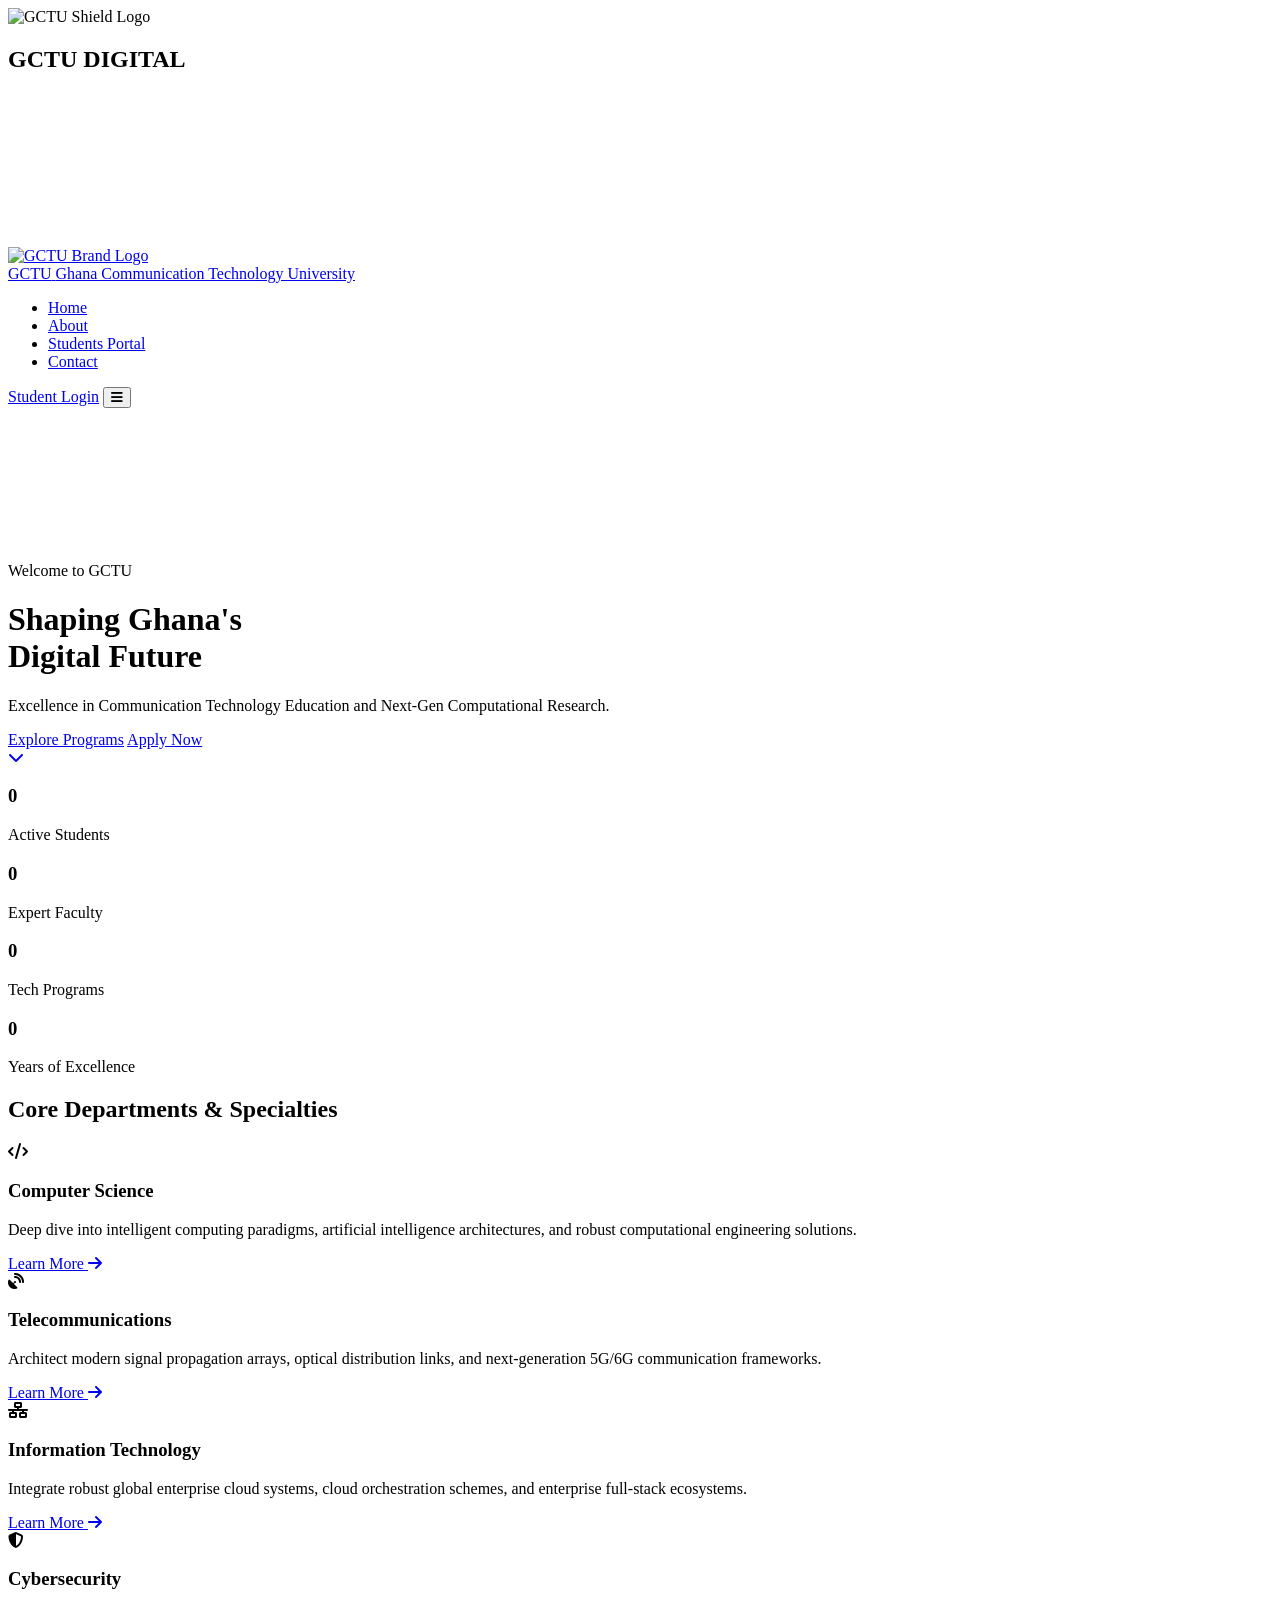
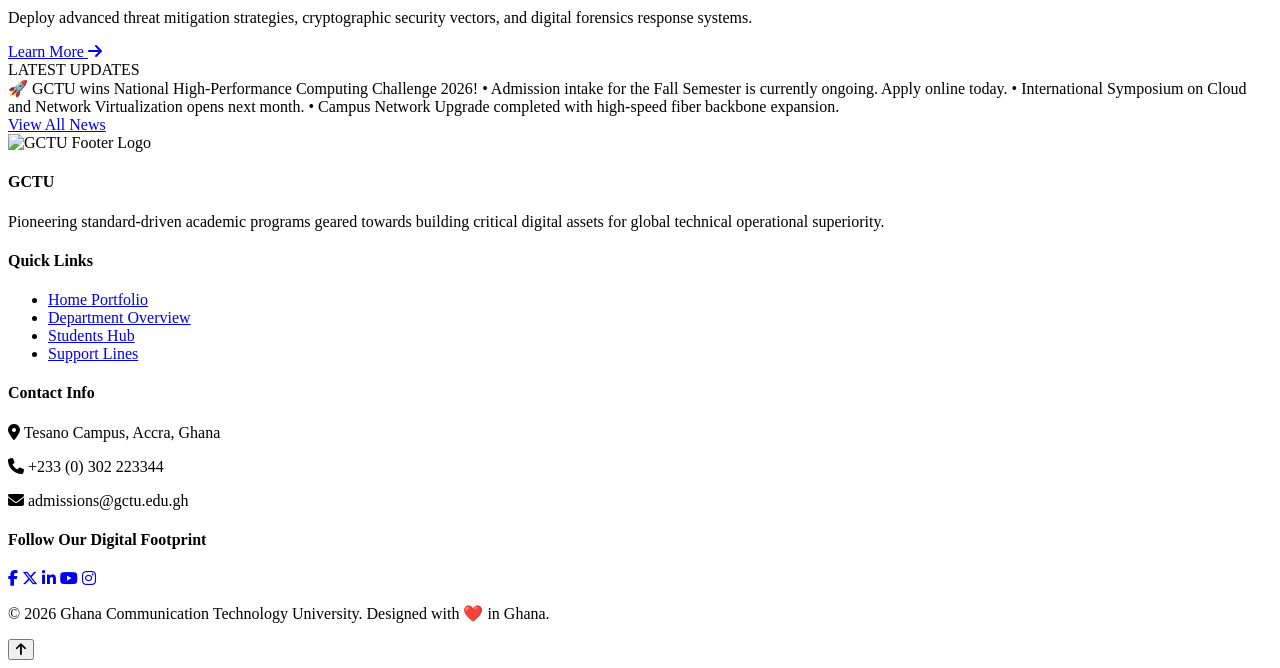
==== index.html @ 25fa9a2c "Add files via upload" ====
<!DOCTYPE html>
<html lang="en">

<head>
    <meta charset="UTF-8">
    <meta name="viewport" content="width=device-width, initial-scale=1.0">
    <title>GCTU — Shaping Ghana's Digital Future</title>
    <link rel="preconnect" href="https://fonts.googleapis.com">
    <link rel="preconnect" href="https://fonts.gstatic.com" crossorigin>
    <link
        href="https://fonts.googleapis.com/css2?family=DM+Sans:ital,opsz,wght@0,9..40,100..1000;1,9..40,100..1000&family=Playfair+Display:ital,wght@0,400..900;1,400..900&display=swap"
        rel="stylesheet">
    <link rel="stylesheet" href="https://cdnjs.cloudflare.com/ajax/libs/font-awesome/6.4.0/css/all.min.css">
    <link rel="stylesheet" href="https://cdn.jsdelivr.net/npm/swiper@11/swiper-bundle.min.css">
    <link rel="stylesheet" href="style.css">
</head>

<body class="dark-theme">

    <div id="loader" class="loader-container">
        <div class="loader-content">
            <img src="G logo.jpg" alt="GCTU Shield Logo" class="loader-shield" width="80" height="80">
            <h2 class="loader-text">GCTU DIGITAL</h2>
        </div>
    </div>

    <canvas id="three-canvas"></canvas>

    <nav class="navbar" id="main-nav">
        <div class="nav-container">
            <a href="index.html" class="nav-brand">
                <img src="G logo.jpg" alt="GCTU Brand Logo" class="brand-logo" width="42" height="42">
                <div class="brand-text">
                    <span class="brand-title">GCTU</span>
                    <span class="brand-sub">Ghana Communication Technology University</span>
                </div>
            </a>
            <ul class="nav-links">
                <li><a href="index.html" class="nav-link active">Home</a></li>
                <li><a href="about.html" class="nav-link">About</a></li>
                <li><a href="portal.html" class="nav-link">Students Portal</a></li>
                <li><a href="contact.html" class="nav-link">Contact</a></li>
            </ul>
            <div class="nav-actions">
                <a href="portal.html" class="btn-cta-pill">Student Login</a>
                <button type="button" class="mobile-toggle" aria-label="Toggle Navigation"><i
                        class="fas fa-bars"></i></button>
            </div>
        </div>
    </nav>

    <header class="hero-carousel-wrapper">
        <div class="swiper heroSwiper">
            <div class="swiper-wrapper">
                <div class="swiper-slide">
                    <video autoplay loop muted playsinline class="hero-bg-video">
                        <source src="GTU.mp4" type="video/mp4">
                        Your browser does not support the video tag.
                    </video>
                    <div class="hero-overlay"></div>
                </div>
                <div class="swiper-slide">
                    <video autoplay loop muted playsinline class="hero-bg-video">
                        <source src="GTU.mp4" type="video/mp4">
                        Your browser does not support the video tag.
                    </video>
                    <div class="hero-overlay"></div>
                </div>
                <div class="swiper-slide">
                    <video autoplay loop muted playsinline class="hero-bg-video">
                        <source src="GTU.mp4" type="video/mp4">
                        Your browser does not support the video tag.
                    </video>
                    <div class="hero-overlay"></div>
                </div>
            </div>
        </div>

        <div class="hero-content-overlay container">
            <span class="eyebrow-text">Welcome to GCTU</span>
            <h1 class="hero-main-title">Shaping Ghana's<br><span class="accent-text">Digital Future</span></h1>
            <p class="hero-subtitle">Excellence in Communication Technology Education and Next-Gen Computational
                Research.</p>
            <div class="hero-cta-group">
                <a href="#programs" class="btn-gold-fill">Explore Programs</a>
                <a href="contact.html" class="btn-white-outline">Apply Now</a>
            </div>
        </div>

        <a href="#stats-bar" class="scroll-chevron" aria-label="Scroll Down">
            <i class="fas fa-chevron-down"></i>
        </a>
    </header>

    <section id="stats-bar" class="stats-counter-strip">
        <div class="container stats-grid">
            <div class="stat-item">
                <h3 class="stat-number" data-target="5000">0</h3>
                <p class="stat-label">Active Students</p>
            </div>
            <div class="stat-divider"></div>
            <div class="stat-item">
                <h3 class="stat-number" data-target="120">0</h3>
                <p class="stat-label">Expert Faculty</p>
            </div>
            <div class="stat-divider"></div>
            <div class="stat-item">
                <h3 class="stat-number" data-target="30">0</h3>
                <p class="stat-label">Tech Programs</p>
            </div>
            <div class="stat-divider"></div>
            <div class="stat-item">
                <h3 class="stat-number" data-target="15">0</h3>
                <p class="stat-label">Years of Excellence</p>
            </div>
        </div>
    </section>

    <section id="programs" class="section-padding">
        <div class="container">
            <div class="section-header text-center">
                <h2 class="section-title">Core Departments &amp; Specialties</h2>
                <div class="title-underline"></div>
            </div>
            <div class="programs-grid">
                <div class="glass-card program-card">
                    <div class="card-icon"><i class="fas fa-code"></i></div>
                    <h3>Computer Science</h3>
                    <p>Deep dive into intelligent computing paradigms, artificial intelligence architectures, and robust
                        computational engineering solutions.</p>
                    <a href="about.html" class="card-link">Learn More <i class="fas fa-arrow-right"></i></a>
                </div>
                <div class="glass-card program-card">
                    <div class="card-icon"><i class="fas fa-satellite-dish"></i></div>
                    <h3>Telecommunications</h3>
                    <p>Architect modern signal propagation arrays, optical distribution links, and next-generation 5G/6G
                        communication frameworks.</p>
                    <a href="about.html" class="card-link">Learn More <i class="fas fa-arrow-right"></i></a>
                </div>
                <div class="glass-card program-card">
                    <div class="card-icon"><i class="fas fa-network-wired"></i></div>
                    <h3>Information Technology</h3>
                    <p>Integrate robust global enterprise cloud systems, cloud orchestration schemes, and enterprise
                        full-stack ecosystems.</p>
                    <a href="about.html" class="card-link">Learn More <i class="fas fa-arrow-right"></i></a>
                </div>
                <div class="glass-card program-card">
                    <div class="card-icon"><i class="fas fa-shield-halved"></i></div>
                    <h3>Cybersecurity</h3>
                    <p>Deploy advanced threat mitigation strategies, cryptographic security vectors, and digital
                        forensics response systems.</p>
                    <a href="about.html" class="card-link">Learn More <i class="fas fa-arrow-right"></i></a>
                </div>
            </div>
        </div>
    </section>

    <section class="marquee-news-strip">
        <div class="marquee-container">
            <div class="marquee-label">LATEST UPDATES</div>
            <div class="marquee-window">
                <div class="marquee-track">
                    <span>🚀 GCTU wins National High-Performance Computing Challenge 2026!</span>
                    <span>• Admission intake for the Fall Semester is currently ongoing. Apply online today.</span>
                    <span>• International Symposium on Cloud and Network Virtualization opens next month.</span>
                    <span>• Campus Network Upgrade completed with high-speed fiber backbone expansion.</span>
                </div>
            </div>
            <a href="about.html" class="marquee-btn">View All News</a>
        </div>
    </section>

    <footer class="main-footer">
        <div class="container footer-grid">
            <div class="footer-col brand-col">
                <div class="footer-logo">
                    <img src="G logo.jpg" alt="GCTU Footer Logo" class="logo-footer">
                    <h4>GCTU</h4>
                </div>
                <p class="footer-desc">Pioneering standard-driven academic programs geared towards building critical
                    digital assets for global technical operational superiority.</p>
            </div>
            <div class="footer-col">
                <h4>Quick Links</h4>
                <ul class="footer-links">
                    <li><a href="index.html">Home Portfolio</a></li>
                    <li><a href="about.html">Department Overview</a></li>
                    <li><a href="portal.html">Students Hub</a></li>
                    <li><a href="contact.html">Support Lines</a></li>
                </ul>
            </div>
            <div class="footer-col">
                <h4>Contact Info</h4>
                <p class="contact-line"><i class="fas fa-map-marker-alt"></i> Tesano Campus, Accra, Ghana</p>
                <p class="contact-line"><i class="fas fa-phone"></i> +233 (0) 302 223344</p>
                <p class="contact-line"><i class="fas fa-envelope"></i> admissions@gctu.edu.gh</p>
            </div>
            <div class="footer-col">
                <h4>Follow Our Digital Footprint</h4>
                <div class="social-links">
                    <a href="#" aria-label="Facebook"><i class="fab fa-facebook-f"></i></a>
                    <a href="#" aria-label="Twitter"><i class="fab fa-x-twitter"></i></a>
                    <a href="#" aria-label="LinkedIn"><i class="fab fa-linkedin-in"></i></a>
                    <a href="#" aria-label="YouTube"><i class="fab fa-youtube"></i></a>
                    <a href="#" aria-label="Instagram"><i class="fab fa-instagram"></i></a>
                </div>
            </div>
        </div>
        <div class="footer-bottom text-center">
            <p>&copy; 2026 Ghana Communication Technology University. Designed with ❤️ in Ghana.</p>
        </div>
    </footer>

    <button type="button" id="back-to-top" aria-label="Back to Top"><i class="fas fa-arrow-up"></i></button>

    <script src="https://cdnjs.cloudflare.com/ajax/libs/three.js/r128/three.min.js"></script>
    <script src="https://cdn.jsdelivr.net/npm/swiper@11/swiper-bundle.min.js"></script>
    <script src="script.js"></script>
</body>

</html>
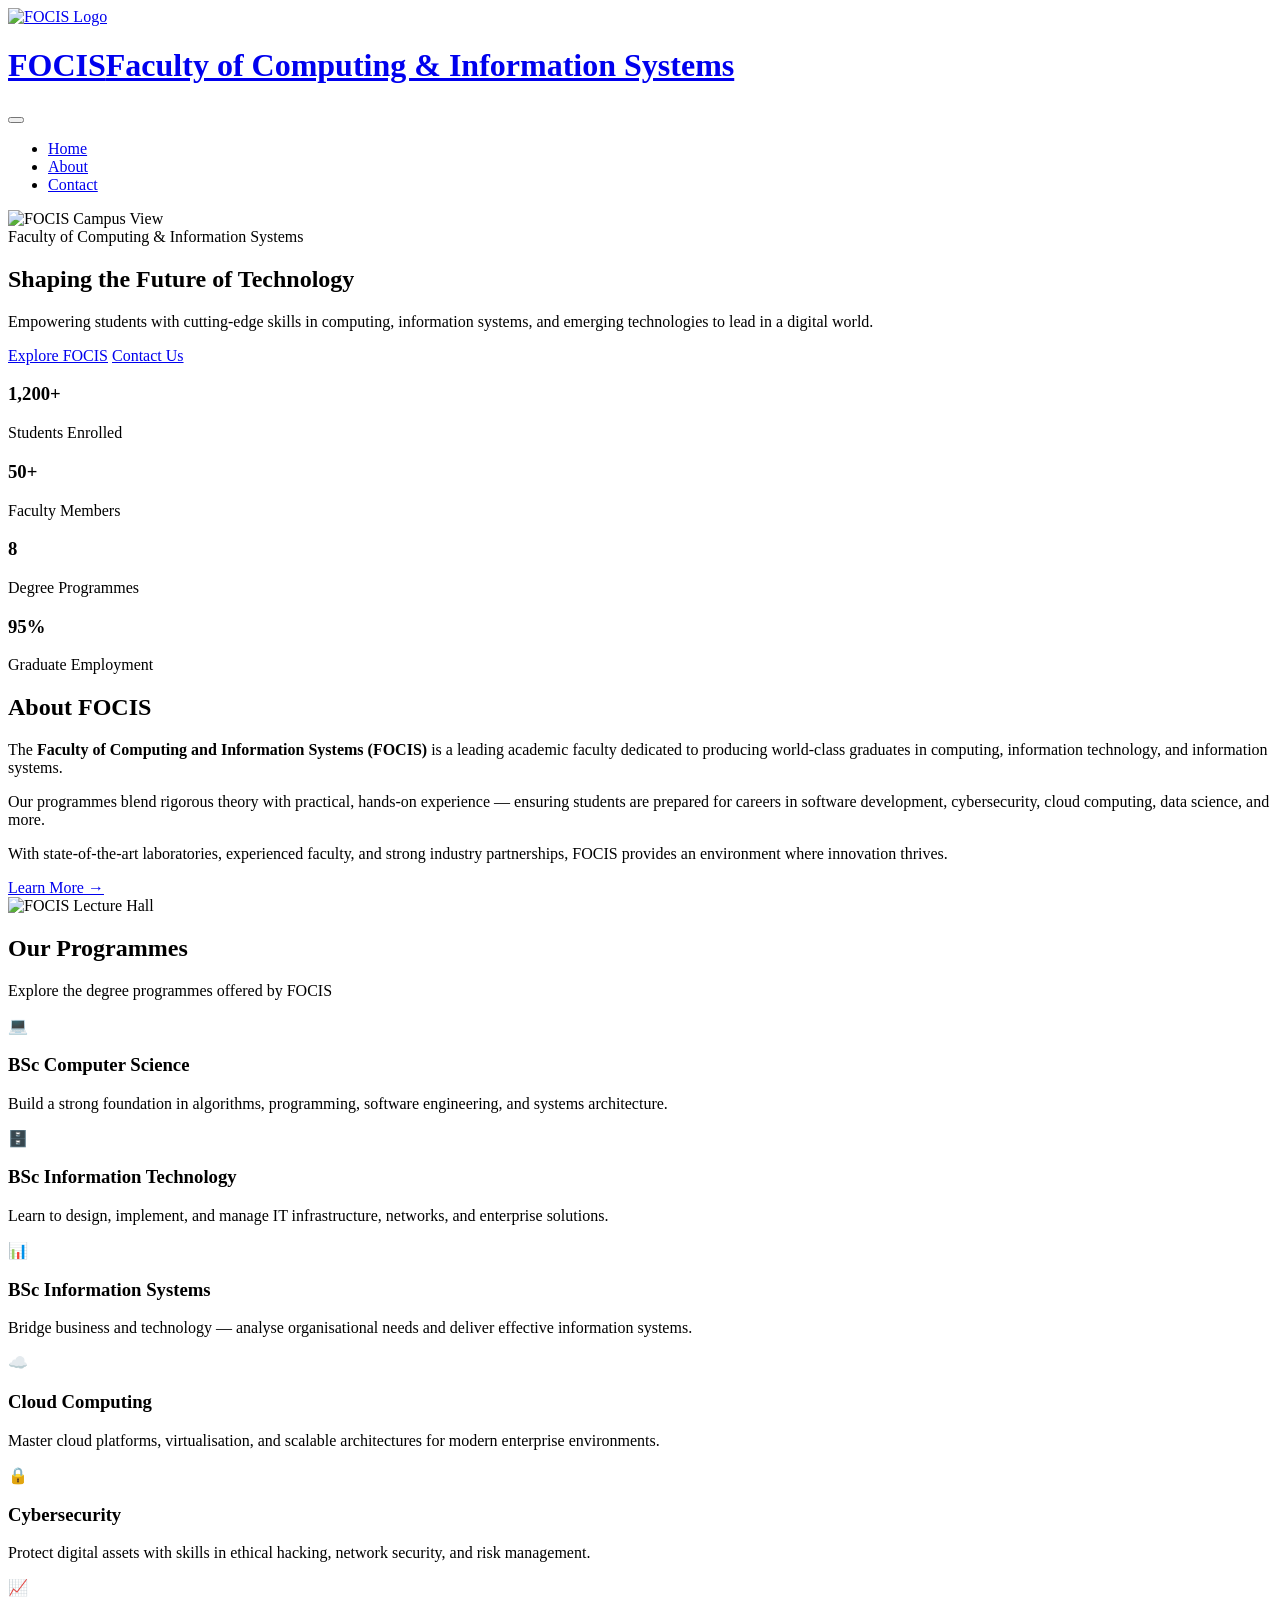
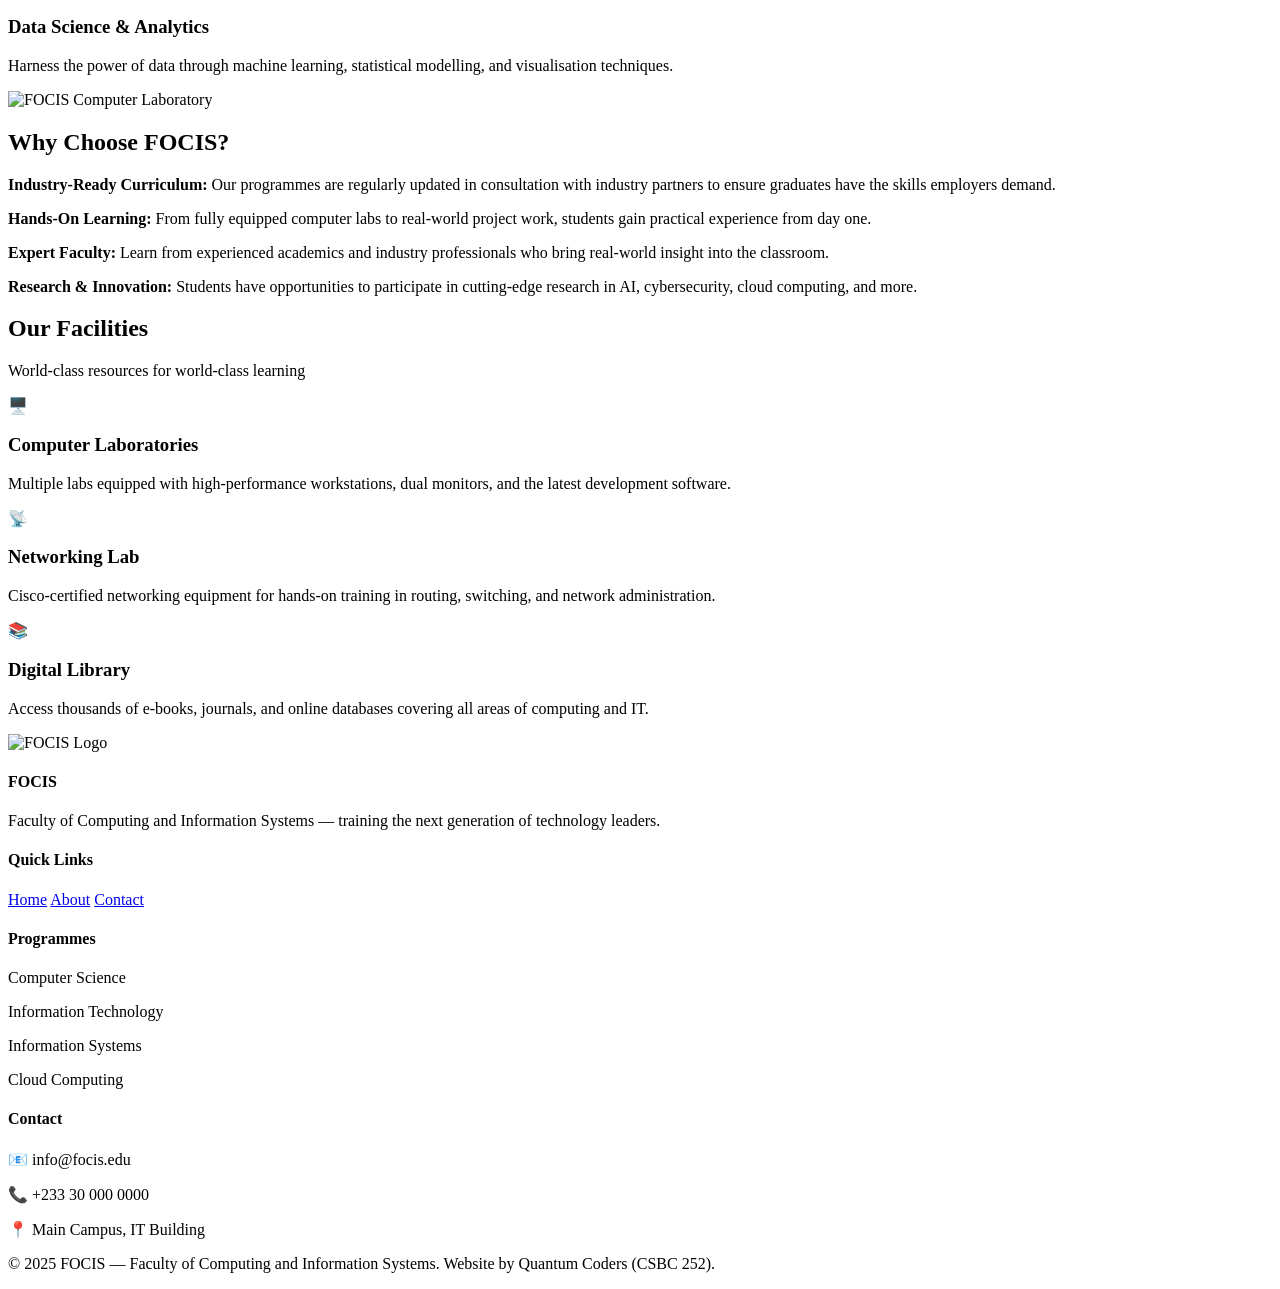
==== commit 563e1ec6: "Update index.html" ====
--- a/index.html
+++ b/index.html
@@ -1,221 +1,238 @@
 <!DOCTYPE html>
 <html lang="en">
-
 <head>
-    <meta charset="UTF-8">
-    <meta name="viewport" content="width=device-width, initial-scale=1.0">
-    <title>GCTU — Shaping Ghana's Digital Future</title>
-    <link rel="preconnect" href="https://fonts.googleapis.com">
-    <link rel="preconnect" href="https://fonts.gstatic.com" crossorigin>
-    <link
-        href="https://fonts.googleapis.com/css2?family=DM+Sans:ital,opsz,wght@0,9..40,100..1000;1,9..40,100..1000&family=Playfair+Display:ital,wght@0,400..900;1,400..900&display=swap"
-        rel="stylesheet">
-    <link rel="stylesheet" href="https://cdnjs.cloudflare.com/ajax/libs/font-awesome/6.4.0/css/all.min.css">
-    <link rel="stylesheet" href="https://cdn.jsdelivr.net/npm/swiper@11/swiper-bundle.min.css">
-    <link rel="stylesheet" href="style.css">
+  <meta charset="UTF-8">
+  <meta name="viewport" content="width=device-width, initial-scale=1.0">
+  <title>FOCIS | Faculty of Computing and Information Systems</title>
+  <link rel="stylesheet" href="style.css">
+    <script src="script.js"></script>
 </head>
-
-<body class="dark-theme">
-
-    <div id="loader" class="loader-container">
-        <div class="loader-content">
-            <img src="G logo.jpg" alt="GCTU Shield Logo" class="loader-shield" width="80" height="80">
-            <h2 class="loader-text">GCTU DIGITAL</h2>
-        </div>
-    </div>
-
-    <canvas id="three-canvas"></canvas>
-
-    <nav class="navbar" id="main-nav">
-        <div class="nav-container">
-            <a href="index.html" class="nav-brand">
-                <img src="G logo.jpg" alt="GCTU Brand Logo" class="brand-logo" width="42" height="42">
-                <div class="brand-text">
-                    <span class="brand-title">GCTU</span>
-                    <span class="brand-sub">Ghana Communication Technology University</span>
-                </div>
-            </a>
-            <ul class="nav-links">
-                <li><a href="index.html" class="nav-link active">Home</a></li>
-                <li><a href="about.html" class="nav-link">About</a></li>
-                <li><a href="portal.html" class="nav-link">Students Portal</a></li>
-                <li><a href="contact.html" class="nav-link">Contact</a></li>
-            </ul>
-            <div class="nav-actions">
-                <a href="portal.html" class="btn-cta-pill">Student Login</a>
-                <button type="button" class="mobile-toggle" aria-label="Toggle Navigation"><i
-                        class="fas fa-bars"></i></button>
-            </div>
-        </div>
-    </nav>
-
-    <header class="hero-carousel-wrapper">
-        <div class="swiper heroSwiper">
-            <div class="swiper-wrapper">
-                <div class="swiper-slide">
-                    <video autoplay loop muted playsinline class="hero-bg-video">
-                        <source src="GTU.mp4" type="video/mp4">
-                        Your browser does not support the video tag.
-                    </video>
-                    <div class="hero-overlay"></div>
-                </div>
-                <div class="swiper-slide">
-                    <video autoplay loop muted playsinline class="hero-bg-video">
-                        <source src="GTU.mp4" type="video/mp4">
-                        Your browser does not support the video tag.
-                    </video>
-                    <div class="hero-overlay"></div>
-                </div>
-                <div class="swiper-slide">
-                    <video autoplay loop muted playsinline class="hero-bg-video">
-                        <source src="GTU.mp4" type="video/mp4">
-                        Your browser does not support the video tag.
-                    </video>
-                    <div class="hero-overlay"></div>
-                </div>
-            </div>
-        </div>
-
-        <div class="hero-content-overlay container">
-            <span class="eyebrow-text">Welcome to GCTU</span>
-            <h1 class="hero-main-title">Shaping Ghana's<br><span class="accent-text">Digital Future</span></h1>
-            <p class="hero-subtitle">Excellence in Communication Technology Education and Next-Gen Computational
-                Research.</p>
-            <div class="hero-cta-group">
-                <a href="#programs" class="btn-gold-fill">Explore Programs</a>
-                <a href="contact.html" class="btn-white-outline">Apply Now</a>
-            </div>
-        </div>
-
-        <a href="#stats-bar" class="scroll-chevron" aria-label="Scroll Down">
-            <i class="fas fa-chevron-down"></i>
-        </a>
-    </header>
-
-    <section id="stats-bar" class="stats-counter-strip">
-        <div class="container stats-grid">
-            <div class="stat-item">
-                <h3 class="stat-number" data-target="5000">0</h3>
-                <p class="stat-label">Active Students</p>
-            </div>
-            <div class="stat-divider"></div>
-            <div class="stat-item">
-                <h3 class="stat-number" data-target="120">0</h3>
-                <p class="stat-label">Expert Faculty</p>
-            </div>
-            <div class="stat-divider"></div>
-            <div class="stat-item">
-                <h3 class="stat-number" data-target="30">0</h3>
-                <p class="stat-label">Tech Programs</p>
-            </div>
-            <div class="stat-divider"></div>
-            <div class="stat-item">
-                <h3 class="stat-number" data-target="15">0</h3>
-                <p class="stat-label">Years of Excellence</p>
-            </div>
-        </div>
-    </section>
-
-    <section id="programs" class="section-padding">
-        <div class="container">
-            <div class="section-header text-center">
-                <h2 class="section-title">Core Departments &amp; Specialties</h2>
-                <div class="title-underline"></div>
-            </div>
-            <div class="programs-grid">
-                <div class="glass-card program-card">
-                    <div class="card-icon"><i class="fas fa-code"></i></div>
-                    <h3>Computer Science</h3>
-                    <p>Deep dive into intelligent computing paradigms, artificial intelligence architectures, and robust
-                        computational engineering solutions.</p>
-                    <a href="about.html" class="card-link">Learn More <i class="fas fa-arrow-right"></i></a>
-                </div>
-                <div class="glass-card program-card">
-                    <div class="card-icon"><i class="fas fa-satellite-dish"></i></div>
-                    <h3>Telecommunications</h3>
-                    <p>Architect modern signal propagation arrays, optical distribution links, and next-generation 5G/6G
-                        communication frameworks.</p>
-                    <a href="about.html" class="card-link">Learn More <i class="fas fa-arrow-right"></i></a>
-                </div>
-                <div class="glass-card program-card">
-                    <div class="card-icon"><i class="fas fa-network-wired"></i></div>
-                    <h3>Information Technology</h3>
-                    <p>Integrate robust global enterprise cloud systems, cloud orchestration schemes, and enterprise
-                        full-stack ecosystems.</p>
-                    <a href="about.html" class="card-link">Learn More <i class="fas fa-arrow-right"></i></a>
-                </div>
-                <div class="glass-card program-card">
-                    <div class="card-icon"><i class="fas fa-shield-halved"></i></div>
-                    <h3>Cybersecurity</h3>
-                    <p>Deploy advanced threat mitigation strategies, cryptographic security vectors, and digital
-                        forensics response systems.</p>
-                    <a href="about.html" class="card-link">Learn More <i class="fas fa-arrow-right"></i></a>
-                </div>
-            </div>
-        </div>
-    </section>
-
-    <section class="marquee-news-strip">
-        <div class="marquee-container">
-            <div class="marquee-label">LATEST UPDATES</div>
-            <div class="marquee-window">
-                <div class="marquee-track">
-                    <span>🚀 GCTU wins National High-Performance Computing Challenge 2026!</span>
-                    <span>• Admission intake for the Fall Semester is currently ongoing. Apply online today.</span>
-                    <span>• International Symposium on Cloud and Network Virtualization opens next month.</span>
-                    <span>• Campus Network Upgrade completed with high-speed fiber backbone expansion.</span>
-                </div>
-            </div>
-            <a href="about.html" class="marquee-btn">View All News</a>
-        </div>
-    </section>
-
-    <footer class="main-footer">
-        <div class="container footer-grid">
-            <div class="footer-col brand-col">
-                <div class="footer-logo">
-                    <img src="G logo.jpg" alt="GCTU Footer Logo" class="logo-footer">
-                    <h4>GCTU</h4>
-                </div>
-                <p class="footer-desc">Pioneering standard-driven academic programs geared towards building critical
-                    digital assets for global technical operational superiority.</p>
-            </div>
-            <div class="footer-col">
-                <h4>Quick Links</h4>
-                <ul class="footer-links">
-                    <li><a href="index.html">Home Portfolio</a></li>
-                    <li><a href="about.html">Department Overview</a></li>
-                    <li><a href="portal.html">Students Hub</a></li>
-                    <li><a href="contact.html">Support Lines</a></li>
-                </ul>
-            </div>
-            <div class="footer-col">
-                <h4>Contact Info</h4>
-                <p class="contact-line"><i class="fas fa-map-marker-alt"></i> Tesano Campus, Accra, Ghana</p>
-                <p class="contact-line"><i class="fas fa-phone"></i> +233 (0) 302 223344</p>
-                <p class="contact-line"><i class="fas fa-envelope"></i> admissions@gctu.edu.gh</p>
-            </div>
-            <div class="footer-col">
-                <h4>Follow Our Digital Footprint</h4>
-                <div class="social-links">
-                    <a href="#" aria-label="Facebook"><i class="fab fa-facebook-f"></i></a>
-                    <a href="#" aria-label="Twitter"><i class="fab fa-x-twitter"></i></a>
-                    <a href="#" aria-label="LinkedIn"><i class="fab fa-linkedin-in"></i></a>
-                    <a href="#" aria-label="YouTube"><i class="fab fa-youtube"></i></a>
-                    <a href="#" aria-label="Instagram"><i class="fab fa-instagram"></i></a>
-                </div>
-            </div>
-        </div>
-        <div class="footer-bottom text-center">
-            <p>&copy; 2026 Ghana Communication Technology University. Designed with ❤️ in Ghana.</p>
-        </div>
-    </footer>
-
-    <button type="button" id="back-to-top" aria-label="Back to Top"><i class="fas fa-arrow-up"></i></button>
-
-    <script src="https://cdnjs.cloudflare.com/ajax/libs/three.js/r128/three.min.js"></script>
-    <script src="https://cdn.jsdelivr.net/npm/swiper@11/swiper-bundle.min.js"></script>
-    <script src="script.js"></script>
+<body>
+
+  <!-- ========== HEADER ========== -->
+  <header>
+    <div class="container">
+      <a href="index.html" class="logo">
+        <img src="images/G logo.jpg" alt="FOCIS Logo" class="logo-icon" height ="42" width ="42">
+        <h1>FOCIS<span>Faculty of Computing &amp; Information Systems</span></h1>
+      </a>
+      <nav>
+        <button class="hamburger" onclick="toggleMenu()" aria-label="Toggle menu">
+          <span></span><span></span><span></span>
+        </button>
+        <ul id="navMenu">
+          <li><a href="index.html" class="active">Home</a></li>
+          <li><a href="about.html">About</a></li>
+          <li><a href="contact.html">Contact</a></li>
+        </ul>
+      </nav>
+    </div>
+  </header>
+
+  <!-- ========== HERO ========== -->
+  <section class="hero">
+    <!-- VIDEO PLACEHOLDER: Replace src="images/hero-video.mp4" with your own video file -->
+    <img class="hero-video" 
+     < src="images/gtb.jpeg" type="image/jpeg" alt="FOCIS Campus View">
+  </img>
+    <div class="hero-overlay"></div>
+    <div class="hero-content">
+      <div class="hero-sub">Faculty of Computing &amp; Information Systems</div>
+      <h2>Shaping the Future of Technology</h2>
+      <p>Empowering students with cutting-edge skills in computing, information systems, and emerging technologies to lead in a digital world.</p>
+      <div class="hero-btns">
+        <a href="about.html" class="btn btn-primary">Explore FOCIS</a>
+        <a href="contact.html" class="btn btn-secondary">Contact Us</a>
+      </div>
+    </div>
+  </section>
+
+  <!-- ========== STATS BAR ========== -->
+  <section class="stats-bar">
+    <div class="container">
+      <div class="stats-grid">
+        <div class="stat-item">
+          <h3>1,200+</h3>
+          <p>Students Enrolled</p>
+        </div>
+        <div class="stat-item">
+          <h3>50+</h3>
+          <p>Faculty Members</p>
+        </div>
+        <div class="stat-item">
+          <h3>8</h3>
+          <p>Degree Programmes</p>
+        </div>
+        <div class="stat-item">
+          <h3>95%</h3>
+          <p>Graduate Employment</p>
+        </div>
+      </div>
+    </div>
+  </section>
+
+  <!-- ========== ABOUT FOCIS ========== -->
+  <section class="section">
+    <div class="container">
+      <div class="two-col fade-in">
+        <div class="text">
+          <h2>About FOCIS</h2>
+          <p>The <strong>Faculty of Computing and Information Systems (FOCIS)</strong> is a leading academic faculty dedicated to producing world-class graduates in computing, information technology, and information systems.</p>
+          <p>Our programmes blend rigorous theory with practical, hands-on experience — ensuring students are prepared for careers in software development, cybersecurity, cloud computing, data science, and more.</p>
+          <p>With state-of-the-art laboratories, experienced faculty, and strong industry partnerships, FOCIS provides an environment where innovation thrives.</p>
+          <a href="about.html" class="btn btn-solid-blue">Learn More →</a>
+        </div>
+        <!-- PHOTO PLACEHOLDER: Replace src with your own image, e.g. "images/focis-lecture.jpg" -->
+        <div class="image">
+            <img src="images/lectimg.jpeg" alt="FOCIS Lecture Hall">
+        </div>
+      </div>
+    </div>
+  </section>
+
+  <!-- ========== PROGRAMMES ========== -->
+  <section class="section" style="background:#fff;">
+    <div class="container">
+      <div class="section-title fade-in">
+        <h2>Our Programmes</h2>
+        <p>Explore the degree programmes offered by FOCIS</p>
+        <span class="underline"></span>
+      </div>
+
+      <div class="cards fade-in">
+        <div class="card">
+          <div class="icon">💻</div>
+          <h3>BSc Computer Science</h3>
+          <p>Build a strong foundation in algorithms, programming, software engineering, and systems architecture.</p>
+        </div>
+        <div class="card">
+          <div class="icon">🗄️</div>
+          <h3>BSc Information Technology</h3>
+          <p>Learn to design, implement, and manage IT infrastructure, networks, and enterprise solutions.</p>
+        </div>
+        <div class="card">
+          <div class="icon">📊</div>
+          <h3>BSc Information Systems</h3>
+          <p>Bridge business and technology — analyse organisational needs and deliver effective information systems.</p>
+        </div>
+        <div class="card">
+          <div class="icon">☁️</div>
+          <h3>Cloud Computing</h3>
+          <p>Master cloud platforms, virtualisation, and scalable architectures for modern enterprise environments.</p>
+        </div>
+        <div class="card">
+          <div class="icon">🔒</div>
+          <h3>Cybersecurity</h3>
+          <p>Protect digital assets with skills in ethical hacking, network security, and risk management.</p>
+        </div>
+        <div class="card">
+          <div class="icon">📈</div>
+          <h3>Data Science &amp; Analytics</h3>
+          <p>Harness the power of data through machine learning, statistical modelling, and visualisation techniques.</p>
+        </div>
+      </div>
+    </div>
+  </section>
+
+  <!-- ========== WHY FOCIS ========== -->
+  <section class="section">
+    <div class="container">
+      <div class="two-col fade-in">
+        <!-- PHOTO PLACEHOLDER: Replace src with your own image, e.g. "images/focis-lab.jpg" -->
+        <div class="image">
+            <img src="images/lab.jpg" alt="FOCIS Computer Laboratory">
+        </div>
+        <div class="text">
+          <h2>Why Choose FOCIS?</h2>
+          <p><strong>Industry-Ready Curriculum:</strong> Our programmes are regularly updated in consultation with industry partners to ensure graduates have the skills employers demand.</p>
+          <p><strong>Hands-On Learning:</strong> From fully equipped computer labs to real-world project work, students gain practical experience from day one.</p>
+          <p><strong>Expert Faculty:</strong> Learn from experienced academics and industry professionals who bring real-world insight into the classroom.</p>
+          <p><strong>Research &amp; Innovation:</strong> Students have opportunities to participate in cutting-edge research in AI, cybersecurity, cloud computing, and more.</p>
+        </div>
+      </div>
+    </div>
+  </section>
+
+  <!-- ========== FACILITIES ========== -->
+  <section class="section" style="background:#fff;">
+    <div class="container">
+      <div class="section-title fade-in">
+        <h2>Our Facilities</h2>
+        <p>World-class resources for world-class learning</p>
+        <span class="underline"></span>
+      </div>
+
+      <div class="cards fade-in">
+        <div class="card">
+          <div class="icon">🖥️</div>
+          <h3>Computer Laboratories</h3>
+          <p>Multiple labs equipped with high-performance workstations, dual monitors, and the latest development software.</p>
+        </div>
+        <div class="card">
+          <div class="icon">📡</div>
+          <h3>Networking Lab</h3>
+          <p>Cisco-certified networking equipment for hands-on training in routing, switching, and network administration.</p>
+        </div>
+        <div class="card">
+          <div class="icon">📚</div>
+          <h3>Digital Library</h3>
+          <p>Access thousands of e-books, journals, and online databases covering all areas of computing and IT.</p>
+        </div>
+      </div>
+    </div>
+  </section>
+
+  <!-- ========== FOOTER ========== -->
+  <footer>
+    <div class="container">
+      <div class="footer-grid">
+        <div class="footer-col">
+          <img src="images/G logo.jpg" alt="FOCIS Logo" class="logo-icon" height ="42" width ="42">
+          <h4> FOCIS</h4>
+          <p>Faculty of Computing and Information Systems — training the next generation of technology leaders.</p>
+        </div>
+        <div class="footer-col">
+          <h4>Quick Links</h4>
+          <a href="index.html">Home</a>
+          <a href="about.html">About</a>
+          <a href="contact.html">Contact</a>
+        </div>
+        <div class="footer-col">
+          <h4>Programmes</h4>
+          <p>Computer Science</p>
+          <p>Information Technology</p>
+          <p>Information Systems</p>
+          <p>Cloud Computing</p>
+        </div>
+        <div class="footer-col">
+          <h4>Contact</h4>
+          <p>📧 info@focis.edu</p>
+          <p>📞 +233 30 000 0000</p>
+          <p>📍 Main Campus, IT Building</p>
+        </div>
+      </div>
+      <div class="footer-bottom">
+        <p>&copy; 2025 FOCIS — Faculty of Computing and Information Systems. Website by Quantum Coders (CSBC 252).</p>
+      </div>
+    </div>
+  </footer>
+
+  <!-- ========== JAVASCRIPT ========== -->
+  <script>
+    function toggleMenu() {
+      document.getElementById('navMenu').classList.toggle('open');
+    }
+
+    const observer = new IntersectionObserver((entries) => {
+      entries.forEach(entry => {
+        if (entry.isIntersecting) {
+          entry.target.classList.add('visible');
+        }
+      });
+    }, { threshold: 0.15 });
+
+    document.querySelectorAll('.fade-in').forEach(el => observer.observe(el));
+  </script>
+
 </body>
-
-</html>+</html>
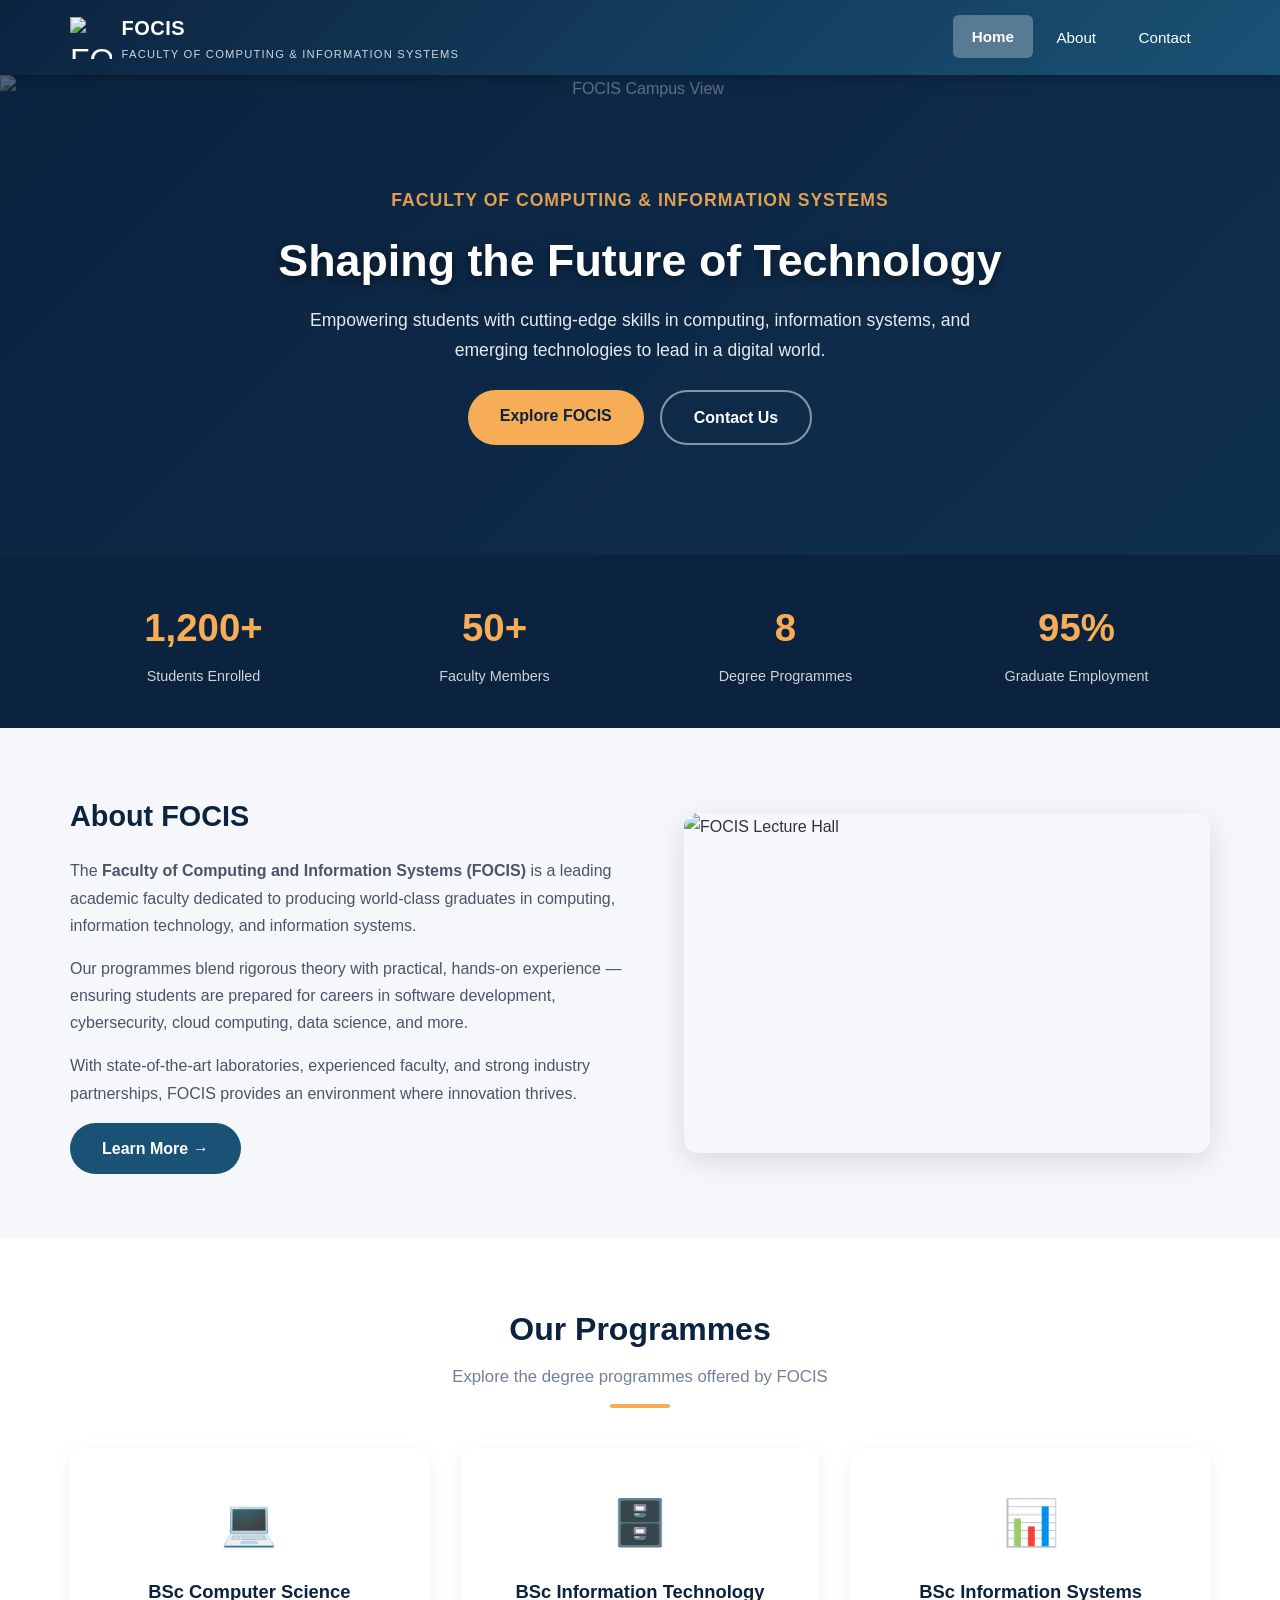
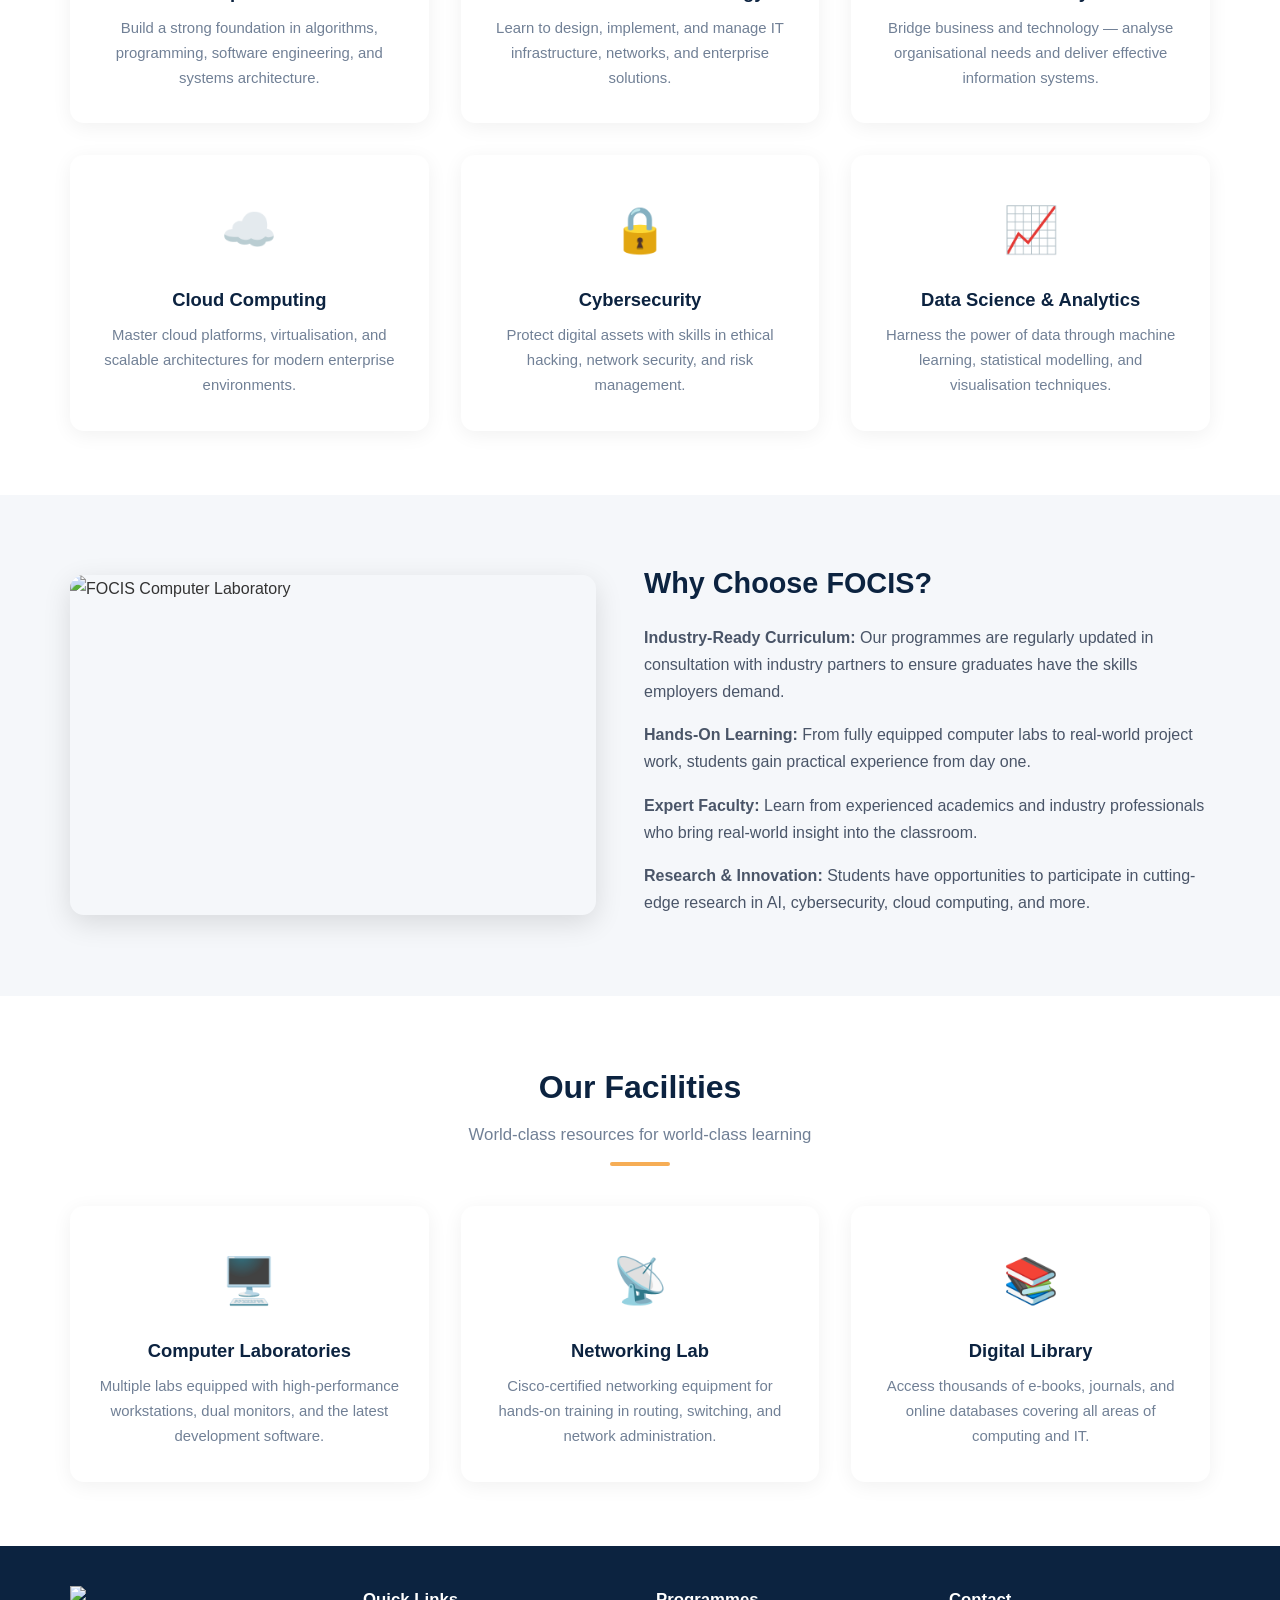
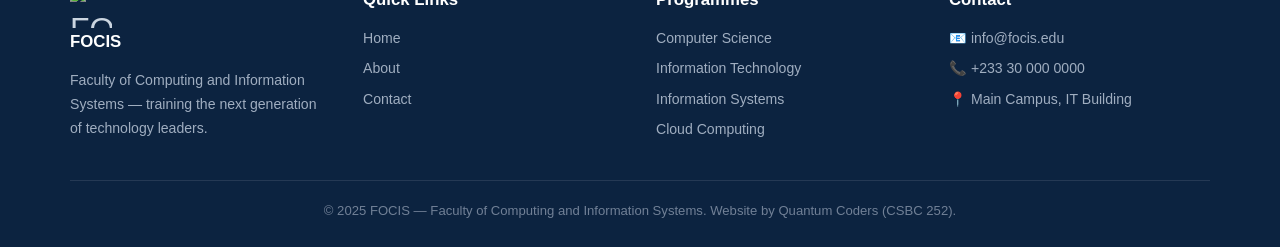
==== commit ec8a8d52: "few changes to index.html, added script.js and style.css, and made minor edits to about.html" ====
--- a/index.html
+++ b/index.html
@@ -5,7 +5,6 @@
   <meta name="viewport" content="width=device-width, initial-scale=1.0">
   <title>FOCIS | Faculty of Computing and Information Systems</title>
   <link rel="stylesheet" href="style.css">
-    <script src="script.js"></script>
 </head>
 <body>
 
@@ -33,7 +32,7 @@
   <section class="hero">
     <!-- VIDEO PLACEHOLDER: Replace src="images/hero-video.mp4" with your own video file -->
     <img class="hero-video" 
-     < src="images/gtb.jpeg" type="image/jpeg" alt="FOCIS Campus View">
+     src="images/gtb.jpeg" type="image/jpeg" alt="FOCIS Campus View">
   </img>
     <div class="hero-overlay"></div>
     <div class="hero-content">
@@ -217,22 +216,7 @@
     </div>
   </footer>
 
-  <!-- ========== JAVASCRIPT ========== -->
-  <script>
-    function toggleMenu() {
-      document.getElementById('navMenu').classList.toggle('open');
-    }
-
-    const observer = new IntersectionObserver((entries) => {
-      entries.forEach(entry => {
-        if (entry.isIntersecting) {
-          entry.target.classList.add('visible');
-        }
-      });
-    }, { threshold: 0.15 });
-
-    document.querySelectorAll('.fade-in').forEach(el => observer.observe(el));
-  </script>
+   <script src="script.js"></script>
 
 </body>
 </html>
--- a/style.css
+++ b/style.css
@@ -0,0 +1,884 @@
+/* ===================================
+   FOCIS – Faculty of Computing and
+   Information Systems Website
+   =================================== */
+
+/* ---------- Reset & Base ---------- */
+*,
+*::before,
+*::after {
+  margin: 0;
+  padding: 0;
+  box-sizing: border-box;
+}
+
+html {
+  scroll-behavior: smooth;
+}
+
+body {
+  font-family: 'Segoe UI', Tahoma, Geneva, Verdana, sans-serif;
+  line-height: 1.7;
+  color: #333;
+  background-color: #f5f7fa;
+}
+
+a {
+  text-decoration: none;
+  color: inherit;
+}
+
+img {
+  max-width: 100%;
+  height: auto;
+  display: block;
+}
+
+ul {
+  list-style: none;
+}
+
+/* ---------- Utility ---------- */
+.container {
+  width: 90%;
+  max-width: 1140px;
+  margin: 0 auto;
+}
+
+/* ---------- Header / Navigation ---------- */
+header {
+  background: linear-gradient(135deg, #0c2340, #1a5276);
+  color: #fff;
+  position: sticky;
+  top: 0;
+  z-index: 1000;
+  box-shadow: 0 2px 12px rgba(0, 0, 0, 0.3);
+}
+
+header .container {
+  display: flex;
+  align-items: center;
+  justify-content: space-between;
+  padding: 0.7rem 0;
+}
+
+.logo {
+  display: flex;
+  align-items: center;
+  gap: 0.6rem;
+}
+
+.logo-icon {
+  font-size: 2rem;
+}
+
+.logo h1 {
+  font-size: 1.25rem;
+  font-weight: 700;
+  letter-spacing: 0.5px;
+}
+
+.logo span {
+  display: block;
+  font-size: 0.7rem;
+  font-weight: 400;
+  opacity: 0.8;
+  letter-spacing: 1.2px;
+  text-transform: uppercase;
+}
+
+nav ul {
+  display: flex;
+  gap: 0.25rem;
+}
+
+nav ul li a {
+  display: inline-block;
+  padding: 0.55rem 1.2rem;
+  border-radius: 6px;
+  font-weight: 500;
+  font-size: 0.95rem;
+  transition: background 0.3s, transform 0.2s;
+}
+
+nav ul li a:hover,
+nav ul li a.active {
+  background: rgba(255, 255, 255, 0.18);
+  transform: translateY(-1px);
+}
+
+nav ul li a.active {
+  background: rgba(255, 255, 255, 0.28);
+  font-weight: 700;
+}
+
+/* Mobile hamburger */
+.hamburger {
+  display: none;
+  flex-direction: column;
+  gap: 5px;
+  cursor: pointer;
+  background: none;
+  border: none;
+  padding: 6px;
+}
+
+.hamburger span {
+  display: block;
+  width: 26px;
+  height: 3px;
+  background: #fff;
+  border-radius: 3px;
+  transition: 0.3s;
+}
+
+/* ---------- Hero Section ---------- */
+.hero {
+  position: relative;
+  min-height: 480px;
+  display: flex;
+  align-items: center;
+  justify-content: center;
+  text-align: center;
+  color: #fff;
+  overflow: hidden;
+  background: linear-gradient(135deg, #0c2340 0%, #1a5276 40%, #0c2340 70%, #1a3a5c 100%);
+  background-size: 300% 300%;
+  animation: heroGradient 10s ease infinite;
+}
+
+@keyframes heroGradient {
+  0%   { background-position: 0% 50%; }
+  50%  { background-position: 100% 50%; }
+  100% { background-position: 0% 50%; }
+}
+
+/* Hero video background */
+.hero-video {
+  position: absolute;
+  inset: 0;
+  width: 100%;
+  height: 100%;
+  object-fit: cover;
+  z-index: 0;
+}
+
+/* Dark overlay on top of video */
+.hero-overlay {
+  position: absolute;
+  inset: 0;
+  background: rgba(12, 35, 64, 0.65);
+  z-index: 1;
+}
+
+/* Fallback animated gradient when no video is loaded */
+.hero-video:not([src]),
+.hero-video source:not([src]) {
+  display: none;
+}
+
+.hero-bg {
+  position: absolute;
+  inset: 0;
+  background-size: cover;
+  background-position: center;
+  filter: brightness(0.38);
+  z-index: 0;
+}
+
+/* ---------- Image Placeholder ---------- */
+.img-placeholder {
+  width: 100%;
+  height: 340px;
+  background: linear-gradient(135deg, #e2e8f0, #cbd5e0);
+  border: 3px dashed #a0aec0;
+  border-radius: 14px;
+  display: flex;
+  flex-direction: column;
+  align-items: center;
+  justify-content: center;
+  gap: 0.5rem;
+  text-align: center;
+  transition: background 0.3s;
+}
+
+.img-placeholder:hover {
+  background: linear-gradient(135deg, #cbd5e0, #a0aec0);
+}
+
+.img-placeholder .placeholder-icon {
+  font-size: 3rem;
+  opacity: 0.7;
+}
+
+.img-placeholder .placeholder-label {
+  font-size: 1.1rem;
+  font-weight: 700;
+  color: #4a5568;
+}
+
+.img-placeholder .placeholder-hint {
+  font-size: 0.78rem;
+  color: #718096;
+  background: rgba(255,255,255,0.6);
+  padding: 0.25rem 0.8rem;
+  border-radius: 50px;
+  font-family: monospace;
+}
+
+.hero-content {
+  position: relative;
+  z-index: 2;
+  padding: 3rem 1.5rem;
+  max-width: 780px;
+}
+
+.hero-content h2 {
+  font-size: 2.8rem;
+  font-weight: 800;
+  margin-bottom: 0.5rem;
+  text-shadow: 0 2px 10px rgba(0,0,0,0.5);
+}
+
+.hero-content .hero-sub {
+  font-size: 1.1rem;
+  font-weight: 600;
+  opacity: 0.9;
+  margin-bottom: 0.4rem;
+  letter-spacing: 1px;
+  text-transform: uppercase;
+  color: #f6ad55;
+}
+
+.hero-content p {
+  font-size: 1.1rem;
+  opacity: 0.9;
+  margin-bottom: 1.5rem;
+}
+
+.hero-btns {
+  display: flex;
+  gap: 1rem;
+  justify-content: center;
+  flex-wrap: wrap;
+}
+
+.btn {
+  display: inline-block;
+  padding: 0.75rem 2rem;
+  border-radius: 50px;
+  font-weight: 600;
+  font-size: 1rem;
+  transition: background 0.3s, transform 0.2s, box-shadow 0.3s;
+  cursor: pointer;
+  border: none;
+}
+
+.btn-primary {
+  background: #f6ad55;
+  color: #0c2340;
+}
+
+.btn-primary:hover {
+  background: #ed8936;
+  transform: translateY(-2px);
+  box-shadow: 0 4px 14px rgba(237, 137, 54, 0.45);
+}
+
+.btn-secondary {
+  background: transparent;
+  color: #fff;
+  border: 2px solid rgba(255,255,255,0.5);
+}
+
+.btn-secondary:hover {
+  background: rgba(255,255,255,0.15);
+  border-color: #fff;
+  transform: translateY(-2px);
+}
+
+.btn-solid-blue {
+  background: #1a5276;
+  color: #fff;
+}
+
+.btn-solid-blue:hover {
+  background: #0c2340;
+  transform: translateY(-2px);
+  box-shadow: 0 4px 14px rgba(26, 82, 118, 0.4);
+}
+
+/* ---------- Section ---------- */
+.section {
+  padding: 4rem 0;
+}
+
+.section-title {
+  text-align: center;
+  margin-bottom: 2.5rem;
+}
+
+.section-title h2 {
+  font-size: 2rem;
+  color: #0c2340;
+  margin-bottom: 0.4rem;
+}
+
+.section-title p {
+  color: #718096;
+  font-size: 1.05rem;
+}
+
+.section-title .underline {
+  display: block;
+  width: 60px;
+  height: 4px;
+  background: #f6ad55;
+  margin: 0.8rem auto 0;
+  border-radius: 2px;
+}
+
+/* ---------- Stats Bar ---------- */
+.stats-bar {
+  background: #0c2340;
+  color: #fff;
+  padding: 2.5rem 0;
+}
+
+.stats-grid {
+  display: grid;
+  grid-template-columns: repeat(auto-fit, minmax(180px, 1fr));
+  gap: 1.5rem;
+  text-align: center;
+}
+
+.stat-item h3 {
+  font-size: 2.4rem;
+  font-weight: 800;
+  color: #f6ad55;
+}
+
+.stat-item p {
+  font-size: 0.9rem;
+  opacity: 0.8;
+  margin-top: 0.2rem;
+}
+
+/* ---------- Cards Grid ---------- */
+.cards {
+  display: grid;
+  grid-template-columns: repeat(auto-fit, minmax(280px, 1fr));
+  gap: 2rem;
+}
+
+.card {
+  background: #fff;
+  border-radius: 14px;
+  padding: 2rem 1.8rem;
+  text-align: center;
+  box-shadow: 0 4px 20px rgba(0, 0, 0, 0.06);
+  transition: transform 0.3s, box-shadow 0.3s;
+  border-top: 4px solid transparent;
+}
+
+.card:hover {
+  transform: translateY(-6px);
+  box-shadow: 0 12px 30px rgba(0, 0, 0, 0.12);
+  border-top-color: #f6ad55;
+}
+
+.card .icon {
+  font-size: 2.8rem;
+  margin-bottom: 1rem;
+}
+
+.card h3 {
+  font-size: 1.15rem;
+  color: #0c2340;
+  margin-bottom: 0.5rem;
+}
+
+.card p {
+  color: #718096;
+  font-size: 0.93rem;
+}
+
+/* ---------- Two-Column Layout ---------- */
+.two-col {
+  display: flex;
+  align-items: center;
+  gap: 3rem;
+  flex-wrap: wrap;
+}
+
+.two-col .text {
+  flex: 1 1 420px;
+}
+
+.two-col .text h2 {
+  font-size: 1.8rem;
+  color: #0c2340;
+  margin-bottom: 1rem;
+}
+
+.two-col .text p {
+  color: #4a5568;
+  margin-bottom: 1rem;
+  font-size: 1rem;
+}
+
+.two-col .image {
+  flex: 1 1 380px;
+  border-radius: 14px;
+  overflow: hidden;
+  box-shadow: 0 8px 28px rgba(0, 0, 0, 0.12);
+}
+
+.two-col .image img {
+  width: 100%;
+  height: 340px;
+  object-fit: cover;
+}
+
+/* ---------- Team / Group Credits ---------- */
+.credits-banner {
+  background: linear-gradient(135deg, #1a5276, #0c2340);
+  color: #fff;
+  padding: 3rem 0;
+  text-align: center;
+}
+
+.credits-banner h2 {
+  font-size: 1.6rem;
+  margin-bottom: 0.3rem;
+}
+
+.credits-banner .course-tag {
+  display: inline-block;
+  background: rgba(246, 173, 85, 0.2);
+  color: #f6ad55;
+  font-size: 0.85rem;
+  font-weight: 600;
+  padding: 0.3rem 1rem;
+  border-radius: 50px;
+  letter-spacing: 0.5px;
+  margin-bottom: 1rem;
+}
+
+.credits-banner p {
+  opacity: 0.8;
+  font-size: 0.95rem;
+  max-width: 600px;
+  margin: 0 auto;
+}
+
+.team-grid {
+  display: grid;
+  grid-template-columns: repeat(auto-fit, minmax(200px, 1fr));
+  gap: 1.5rem;
+  margin-top: 2rem;
+}
+
+.team-card {
+  background: rgba(255, 255, 255, 0.08);
+  border: 1px solid rgba(255, 255, 255, 0.1);
+  border-radius: 14px;
+  padding: 1.5rem 1.2rem;
+  text-align: center;
+  transition: transform 0.3s, background 0.3s;
+}
+
+.team-card:hover {
+  transform: translateY(-4px);
+  background: rgba(255, 255, 255, 0.14);
+}
+
+.team-card .avatar {
+  width: 80px;
+  height: 80px;
+  border-radius: 50%;
+  margin: 0 auto 0.8rem;
+  overflow: hidden;
+  border: 3px solid rgba(246, 173, 85, 0.5);
+}
+
+.team-card .avatar img {
+  width: 100%;
+  height: 100%;
+  object-fit: cover;
+}
+
+.team-card h3 {
+  font-size: 0.95rem;
+  color: #fff;
+  margin-bottom: 0.2rem;
+}
+
+.team-card .role {
+  font-size: 0.75rem;
+  color: #f6ad55;
+  text-transform: uppercase;
+  letter-spacing: 1px;
+}
+
+/* About page team (light version) */
+.team-grid-light {
+  display: grid;
+  grid-template-columns: repeat(auto-fit, minmax(200px, 1fr));
+  gap: 1.5rem;
+}
+
+.team-card-light {
+  background: #fff;
+  border-radius: 14px;
+  padding: 1.8rem 1.2rem;
+  text-align: center;
+  box-shadow: 0 4px 20px rgba(0, 0, 0, 0.06);
+  transition: transform 0.3s, box-shadow 0.3s;
+}
+
+.team-card-light:hover {
+  transform: translateY(-5px);
+  box-shadow: 0 12px 30px rgba(0, 0, 0, 0.12);
+}
+
+.team-card-light .avatar {
+  width: 90px;
+  height: 90px;
+  border-radius: 50%;
+  margin: 0 auto 0.8rem;
+  overflow: hidden;
+  border: 3px solid #e2e8f0;
+}
+
+.team-card-light .avatar img {
+  width: 100%;
+  height: 100%;
+  object-fit: cover;
+}
+
+.team-card-light h3 {
+  font-size: 1rem;
+  color: #0c2340;
+  margin-bottom: 0.2rem;
+}
+
+.team-card-light .role {
+  font-size: 0.78rem;
+  color: #f6ad55;
+  text-transform: uppercase;
+  letter-spacing: 1px;
+  font-weight: 600;
+  margin-bottom: 0.4rem;
+}
+
+.team-card-light p {
+  font-size: 0.85rem;
+  color: #718096;
+}
+
+/* ---------- Info Boxes ---------- */
+.info-boxes {
+  display: grid;
+  grid-template-columns: repeat(auto-fit, minmax(300px, 1fr));
+  gap: 2rem;
+}
+
+.info-box {
+  background: #fff;
+  border-left: 5px solid #1a5276;
+  border-radius: 0 14px 14px 0;
+  padding: 1.8rem;
+  box-shadow: 0 4px 20px rgba(0, 0, 0, 0.06);
+}
+
+.info-box h3 {
+  color: #0c2340;
+  margin-bottom: 0.5rem;
+  font-size: 1.15rem;
+}
+
+.info-box p {
+  color: #718096;
+  font-size: 0.95rem;
+}
+
+/* ---------- Contact Page ---------- */
+.contact-wrapper {
+  display: grid;
+  grid-template-columns: 1fr 1fr;
+  gap: 3rem;
+  align-items: start;
+}
+
+.contact-info-cards {
+  display: flex;
+  flex-direction: column;
+  gap: 1.5rem;
+}
+
+.contact-info-card {
+  background: #fff;
+  border-radius: 14px;
+  padding: 1.5rem 1.8rem;
+  display: flex;
+  align-items: center;
+  gap: 1.2rem;
+  box-shadow: 0 4px 20px rgba(0, 0, 0, 0.06);
+  transition: transform 0.3s;
+}
+
+.contact-info-card:hover {
+  transform: translateX(6px);
+}
+
+.contact-info-card .c-icon {
+  font-size: 1.6rem;
+  min-width: 50px;
+  height: 50px;
+  display: flex;
+  align-items: center;
+  justify-content: center;
+  background: #ebf4ff;
+  border-radius: 12px;
+}
+
+.contact-info-card h4 {
+  color: #0c2340;
+  font-size: 1rem;
+  margin-bottom: 0.15rem;
+}
+
+.contact-info-card p {
+  color: #718096;
+  font-size: 0.9rem;
+}
+
+/* Contact Form */
+.contact-form {
+  background: #fff;
+  border-radius: 14px;
+  padding: 2.5rem;
+  box-shadow: 0 4px 20px rgba(0, 0, 0, 0.06);
+}
+
+.contact-form h3 {
+  font-size: 1.4rem;
+  color: #0c2340;
+  margin-bottom: 1.5rem;
+}
+
+.form-group {
+  margin-bottom: 1.2rem;
+}
+
+.form-group label {
+  display: block;
+  font-weight: 600;
+  color: #4a5568;
+  margin-bottom: 0.35rem;
+  font-size: 0.9rem;
+}
+
+.form-group input,
+.form-group textarea,
+.form-group select {
+  width: 100%;
+  padding: 0.75rem 1rem;
+  border: 2px solid #e2e8f0;
+  border-radius: 10px;
+  font-size: 0.95rem;
+  font-family: inherit;
+  transition: border-color 0.3s, box-shadow 0.3s;
+  background: #f7fafc;
+}
+
+.form-group input:focus,
+.form-group textarea:focus,
+.form-group select:focus {
+  outline: none;
+  border-color: #1a5276;
+  box-shadow: 0 0 0 3px rgba(26, 82, 118, 0.12);
+  background: #fff;
+}
+
+.form-group textarea {
+  min-height: 120px;
+  resize: vertical;
+}
+
+.contact-form .btn {
+  width: 100%;
+  padding: 0.85rem;
+  font-size: 1rem;
+}
+
+/* Map */
+.map-section {
+  border-radius: 14px;
+  overflow: hidden;
+  box-shadow: 0 4px 20px rgba(0, 0, 0, 0.06);
+}
+
+.map-section iframe {
+  width: 100%;
+  height: 300px;
+  border: none;
+}
+
+/* ---------- Page Banner ---------- */
+.page-banner {
+  background: linear-gradient(135deg, #0c2340, #1a5276);
+  color: #fff;
+  text-align: center;
+  padding: 3.5rem 1.5rem;
+}
+
+.page-banner h2 {
+  font-size: 2.2rem;
+  font-weight: 800;
+  margin-bottom: 0.4rem;
+}
+
+.page-banner p {
+  font-size: 1.05rem;
+  opacity: 0.85;
+}
+
+.page-banner .breadcrumb {
+  margin-top: 0.8rem;
+  font-size: 0.9rem;
+  opacity: 0.7;
+}
+
+.page-banner .breadcrumb a {
+  color: #f6ad55;
+  opacity: 1;
+}
+
+/* ---------- Footer ---------- */
+footer {
+  background: #0c2340;
+  color: #cbd5e0;
+  padding: 2.5rem 0 1.5rem;
+  margin-top: 0;
+}
+
+.footer-grid {
+  display: grid;
+  grid-template-columns: repeat(auto-fit, minmax(220px, 1fr));
+  gap: 2rem;
+  margin-bottom: 2rem;
+}
+
+.footer-col h4 {
+  color: #fff;
+  font-size: 1.05rem;
+  margin-bottom: 0.8rem;
+}
+
+.footer-col p,
+.footer-col a {
+  font-size: 0.88rem;
+  color: #a0aec0;
+  display: block;
+  margin-bottom: 0.4rem;
+  transition: color 0.2s;
+}
+
+.footer-col a:hover {
+  color: #f6ad55;
+}
+
+.footer-bottom {
+  text-align: center;
+  border-top: 1px solid rgba(255, 255, 255, 0.1);
+  padding-top: 1.2rem;
+  font-size: 0.82rem;
+  color: #718096;
+}
+
+/* ---------- Success Message ---------- */
+.success-msg {
+  display: none;
+  background: #c6f6d5;
+  color: #276749;
+  padding: 1rem 1.5rem;
+  border-radius: 10px;
+  margin-top: 1rem;
+  text-align: center;
+  font-weight: 600;
+}
+
+.success-msg.show {
+  display: block;
+  animation: fadeIn 0.5s ease;
+}
+
+/* ---------- Animations ---------- */
+@keyframes fadeIn {
+  from { opacity: 0; transform: translateY(10px); }
+  to   { opacity: 1; transform: translateY(0); }
+}
+
+.fade-in {
+  opacity: 0;
+  transform: translateY(20px);
+  transition: opacity 0.6s ease, transform 0.6s ease;
+}
+
+.fade-in.visible {
+  opacity: 1;
+  transform: translateY(0);
+}
+
+/* ---------- Responsive ---------- */
+@media (max-width: 768px) {
+  .hamburger {
+    display: flex;
+  }
+
+  nav ul {
+    display: none;
+    flex-direction: column;
+    position: absolute;
+    top: 100%;
+    left: 0;
+    right: 0;
+    background: #0c2340;
+    padding: 1rem;
+    gap: 0;
+    box-shadow: 0 8px 20px rgba(0,0,0,0.2);
+  }
+
+  nav ul.open {
+    display: flex;
+  }
+
+  nav ul li a {
+    display: block;
+    padding: 0.75rem 1rem;
+    border-radius: 8px;
+  }
+
+  .hero-content h2 {
+    font-size: 1.8rem;
+  }
+
+  .two-col {
+    flex-direction: column;
+  }
+
+  .contact-wrapper {
+    grid-template-columns: 1fr;
+  }
+
+  .stats-grid {
+    grid-template-columns: repeat(2, 1fr);
+  }
+
+  .team-grid,
+  .team-grid-light {
+    grid-template-columns: repeat(auto-fit, minmax(160px, 1fr));
+  }
+}
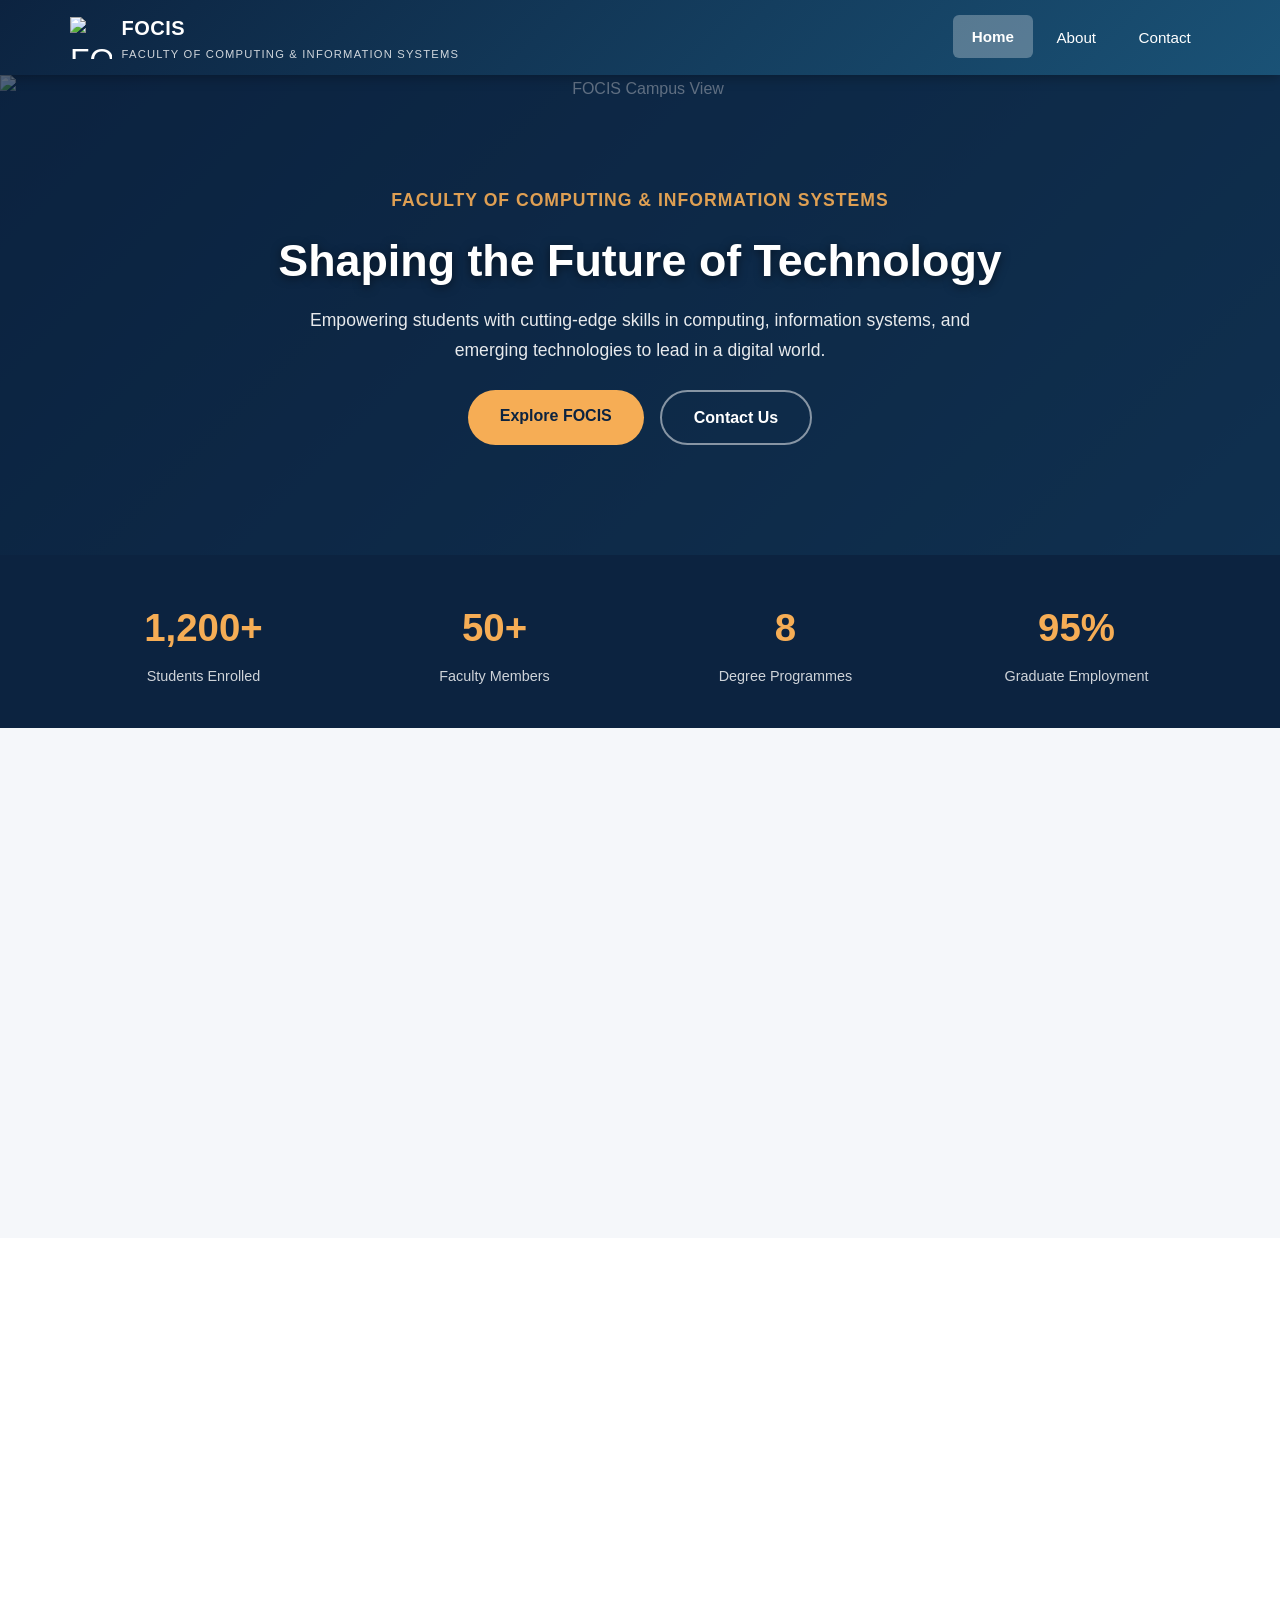
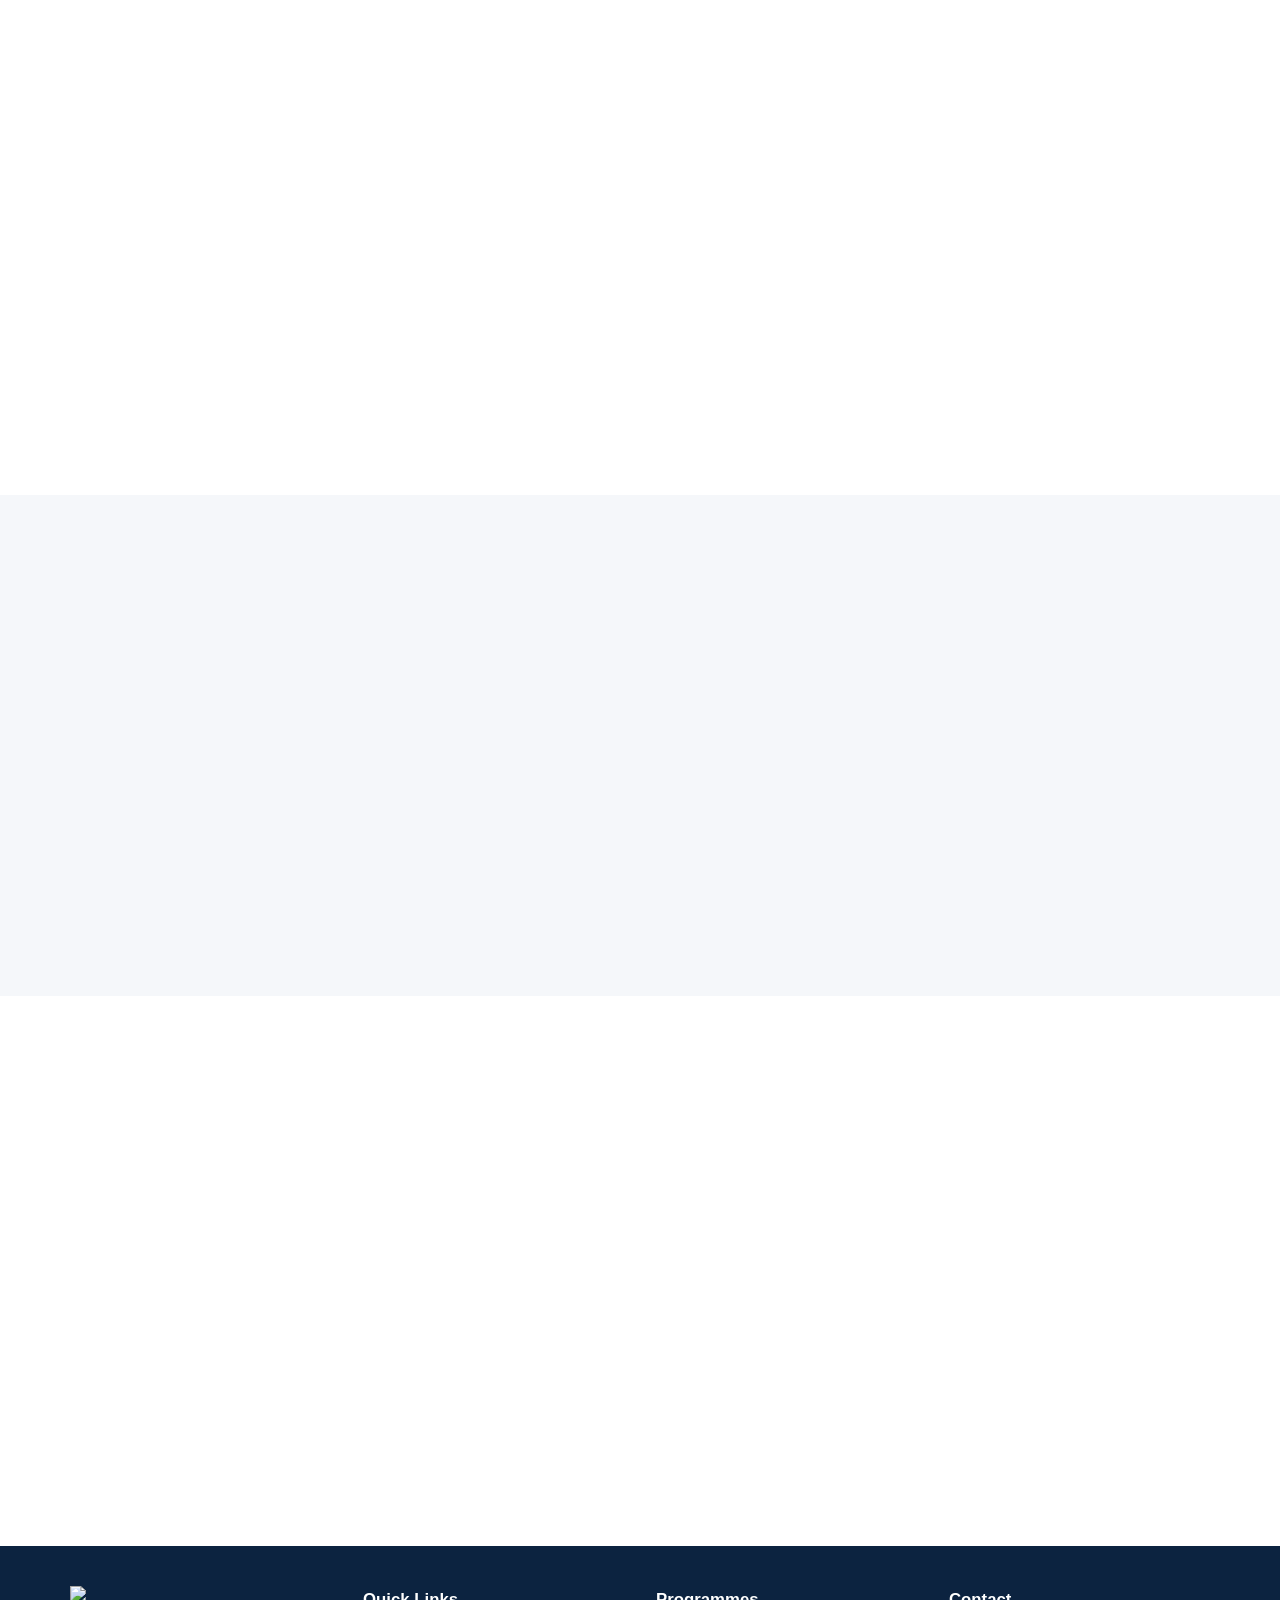
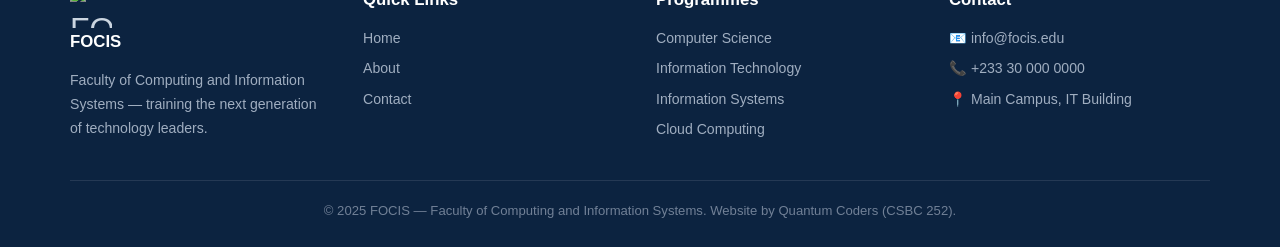
==== commit a6fdf19f: "Fix HTML encoding issues in index.html" ====
--- a/index.html
+++ b/index.html
@@ -5,6 +5,7 @@
   <meta name="viewport" content="width=device-width, initial-scale=1.0">
   <title>FOCIS | Faculty of Computing and Information Systems</title>
   <link rel="stylesheet" href="style.css">
+    <script src="script.js"></script>
 </head>
 <body>
 
@@ -30,9 +31,9 @@
 
   <!-- ========== HERO ========== -->
   <section class="hero">
-    <!-- VIDEO PLACEHOLDER: Replace src="images/hero-video.mp4" with your own video file -->
+     
     <img class="hero-video" 
-     src="images/gtb.jpeg" type="image/jpeg" alt="FOCIS Campus View">
+     < src="images/gtb.jpeg" type="image/jpeg" alt="FOCIS Campus View">
   </img>
     <div class="hero-overlay"></div>
     <div class="hero-content">
@@ -81,7 +82,7 @@
           <p>With state-of-the-art laboratories, experienced faculty, and strong industry partnerships, FOCIS provides an environment where innovation thrives.</p>
           <a href="about.html" class="btn btn-solid-blue">Learn More →</a>
         </div>
-        <!-- PHOTO PLACEHOLDER: Replace src with your own image, e.g. "images/focis-lecture.jpg" -->
+         
         <div class="image">
             <img src="images/lectimg.jpeg" alt="FOCIS Lecture Hall">
         </div>
@@ -136,8 +137,7 @@
   <!-- ========== WHY FOCIS ========== -->
   <section class="section">
     <div class="container">
-      <div class="two-col fade-in">
-        <!-- PHOTO PLACEHOLDER: Replace src with your own image, e.g. "images/focis-lab.jpg" -->
+      <div class="two-col fade-in"> 
         <div class="image">
             <img src="images/lab.jpg" alt="FOCIS Computer Laboratory">
         </div>
@@ -216,7 +216,22 @@
     </div>
   </footer>
 
-   <script src="script.js"></script>
+  <!-- ========== JAVASCRIPT ========== -->
+  <script>
+    function toggleMenu() {
+      document.getElementById('navMenu').classList.toggle('open');
+    }
+
+    const observer = new IntersectionObserver((entries) => {
+      entries.forEach(entry => {
+        if (entry.isIntersecting) {
+          entry.target.classList.add('visible');
+        }
+      });
+    }, { threshold: 0.15 });
+
+    document.querySelectorAll('.fade-in').forEach(el => observer.observe(el));
+  </script>
 
 </body>
 </html>
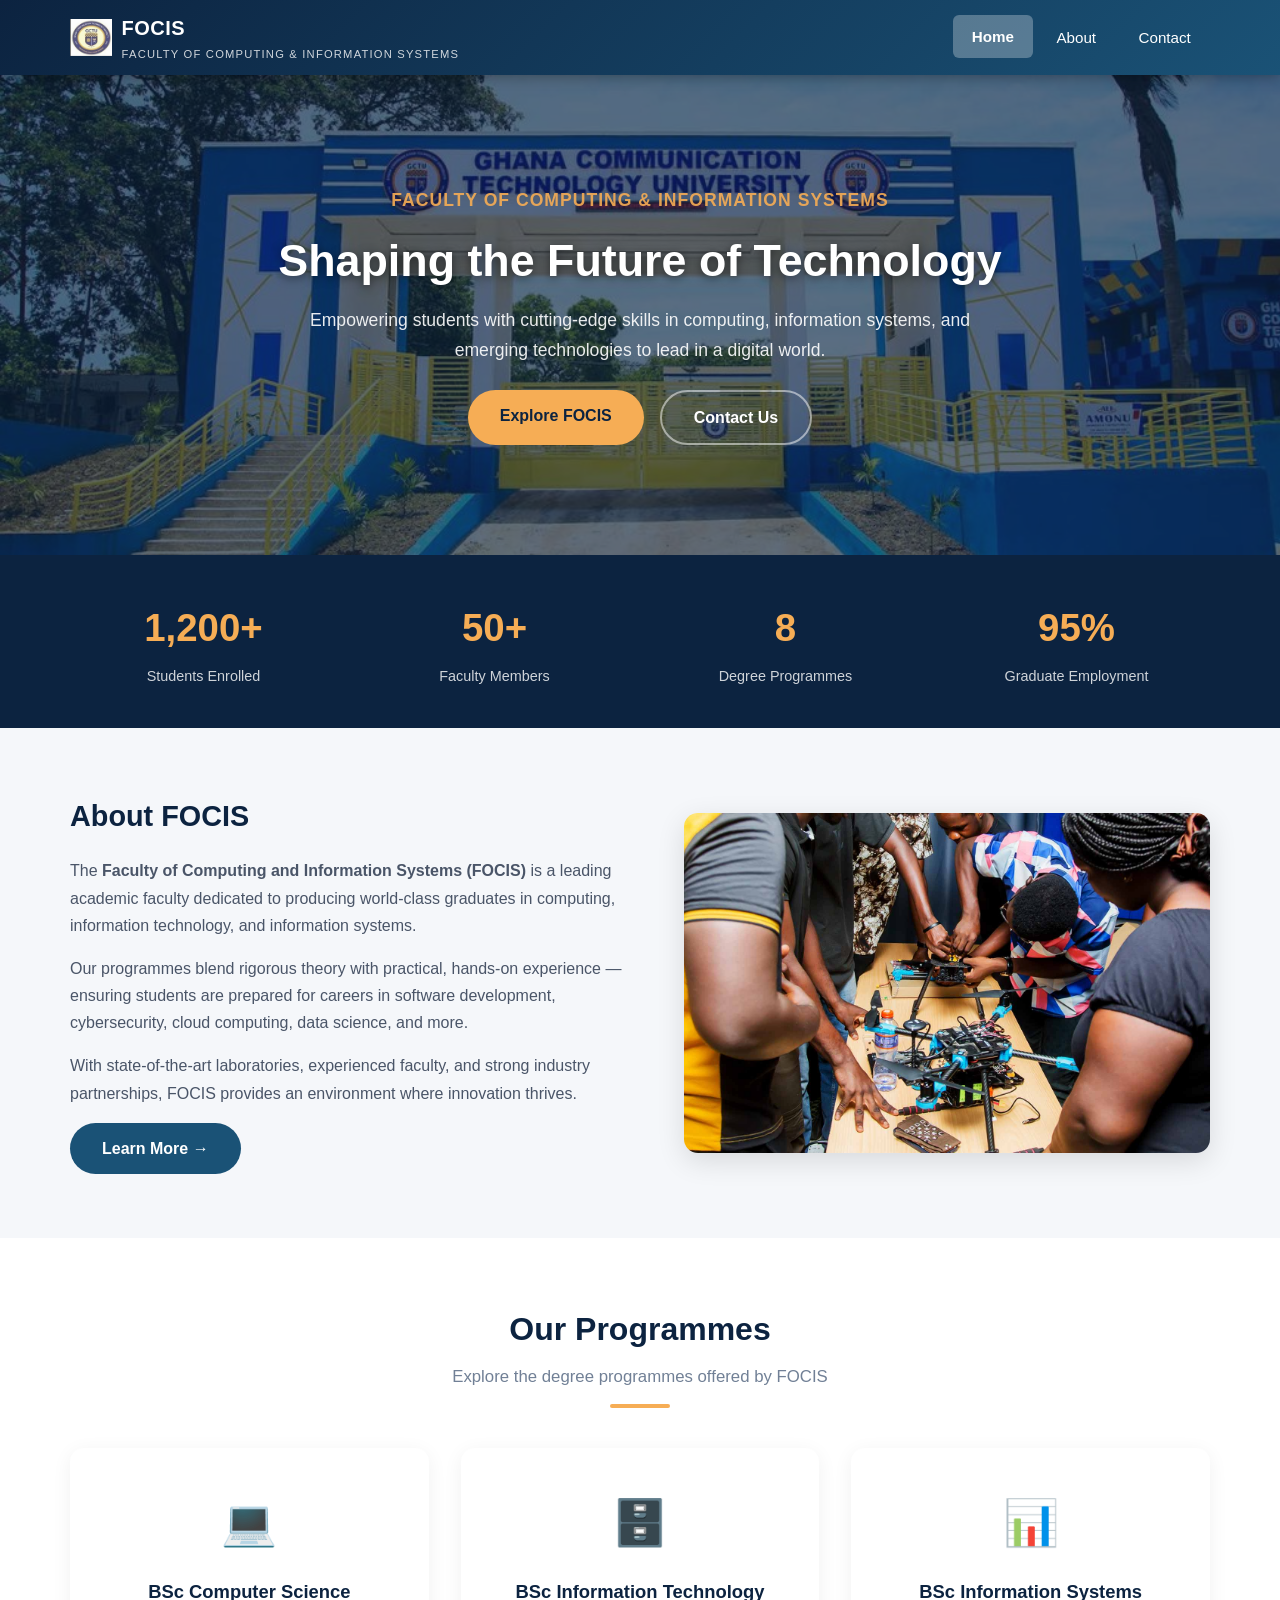
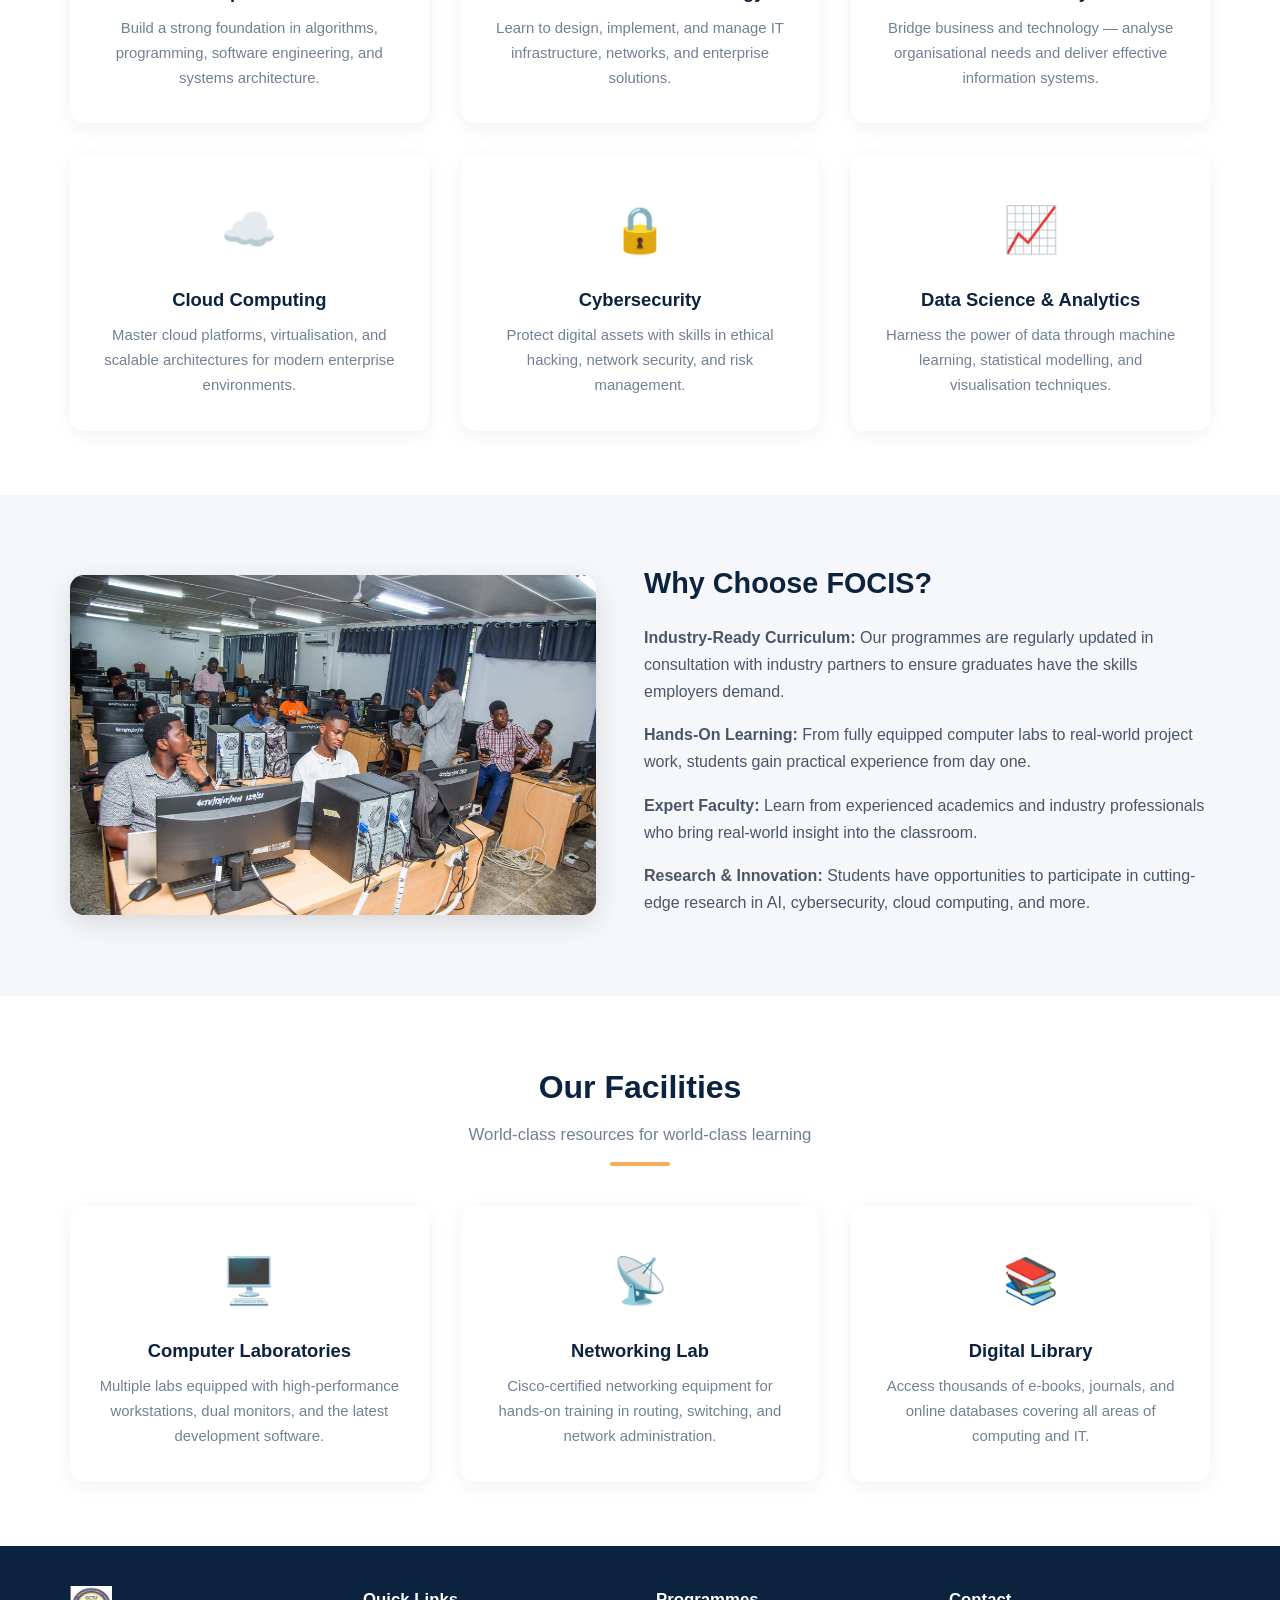
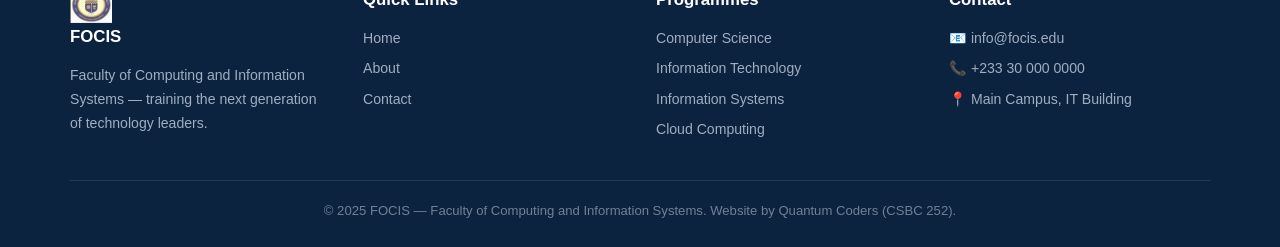
==== commit 8ee26b46: "Merge branch 'main' of https://github.com/Ogyiri90/school-department-website" ====
--- a/index.html
+++ b/index.html
@@ -5,7 +5,6 @@
   <meta name="viewport" content="width=device-width, initial-scale=1.0">
   <title>FOCIS | Faculty of Computing and Information Systems</title>
   <link rel="stylesheet" href="style.css">
-    <script src="script.js"></script>
 </head>
 <body>
 
@@ -33,7 +32,7 @@
   <section class="hero">
      
     <img class="hero-video" 
-     < src="images/gtb.jpeg" type="image/jpeg" alt="FOCIS Campus View">
+     src="images/gtb.jpeg" type="image/jpeg" alt="FOCIS Campus View">
   </img>
     <div class="hero-overlay"></div>
     <div class="hero-content">
@@ -216,22 +215,7 @@
     </div>
   </footer>
 
-  <!-- ========== JAVASCRIPT ========== -->
-  <script>
-    function toggleMenu() {
-      document.getElementById('navMenu').classList.toggle('open');
-    }
-
-    const observer = new IntersectionObserver((entries) => {
-      entries.forEach(entry => {
-        if (entry.isIntersecting) {
-          entry.target.classList.add('visible');
-        }
-      });
-    }, { threshold: 0.15 });
-
-    document.querySelectorAll('.fade-in').forEach(el => observer.observe(el));
-  </script>
+   <script src="script.js"></script>
 
 </body>
 </html>
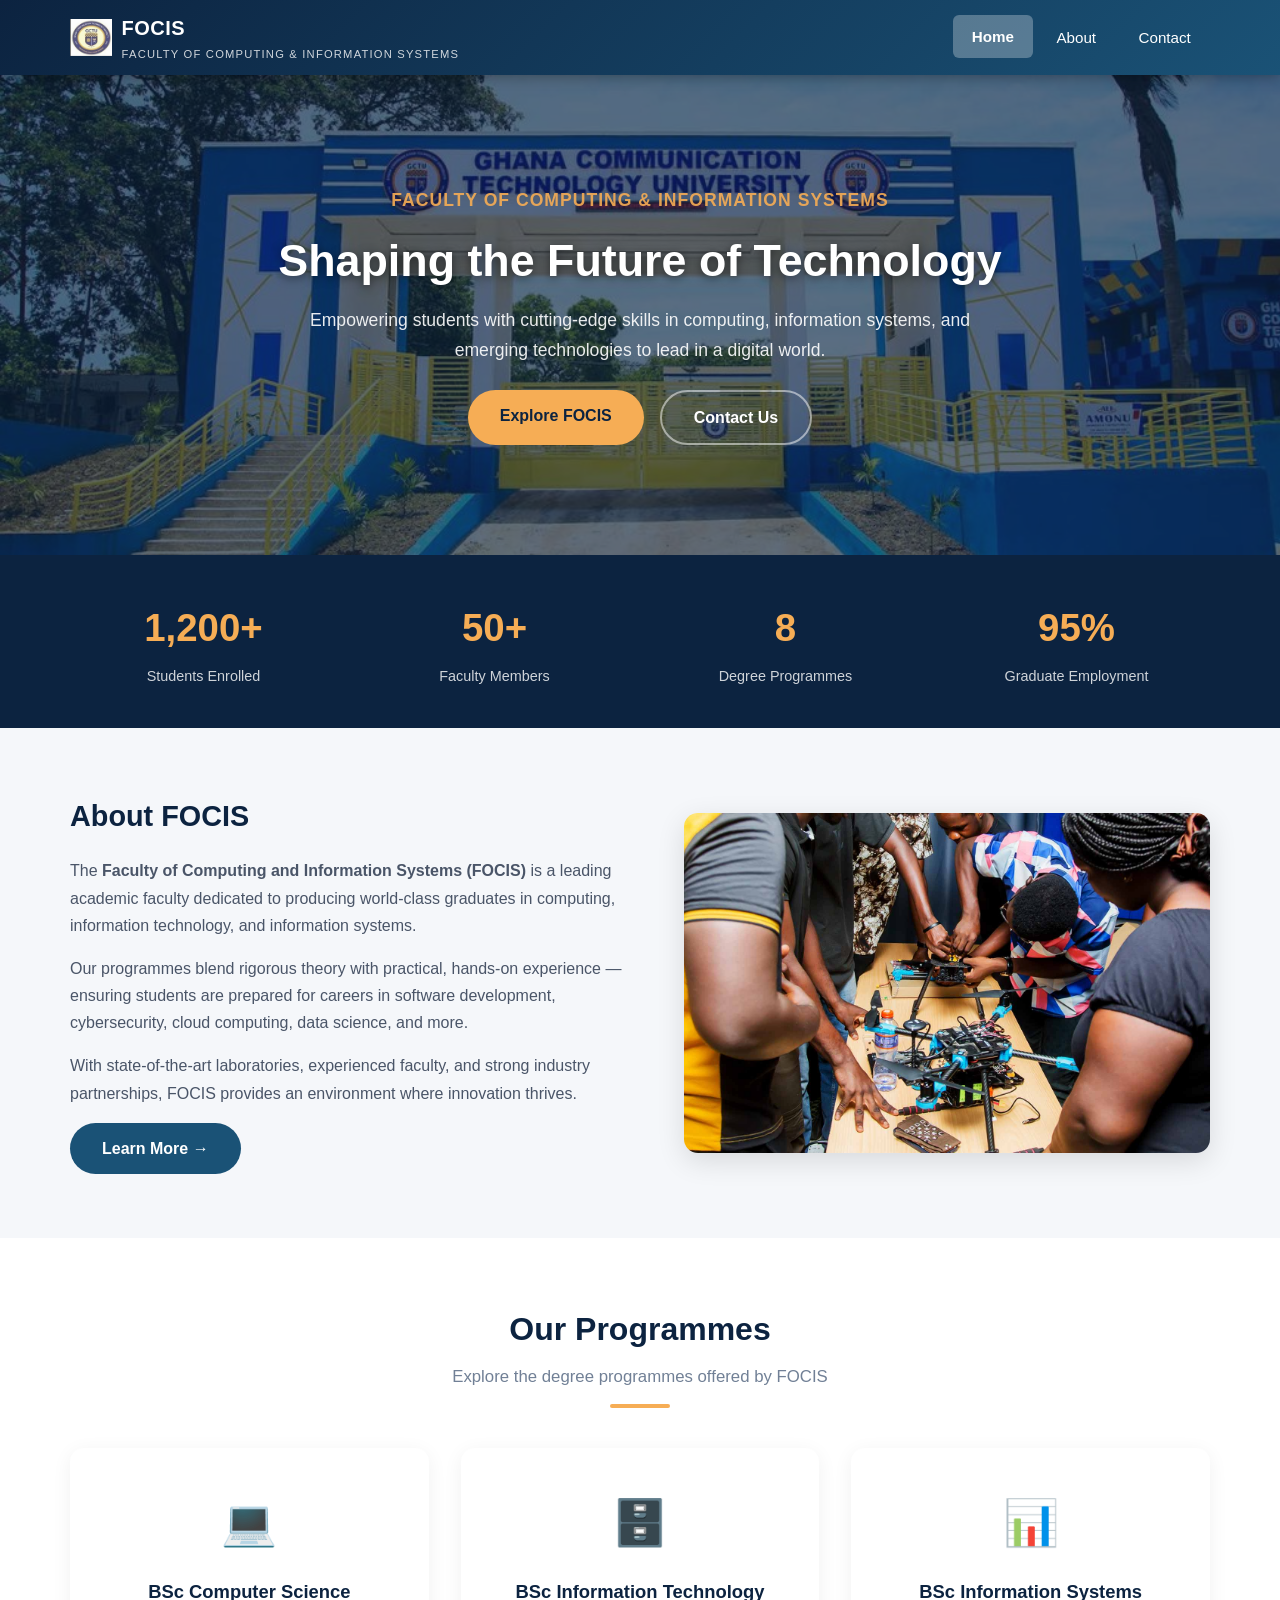
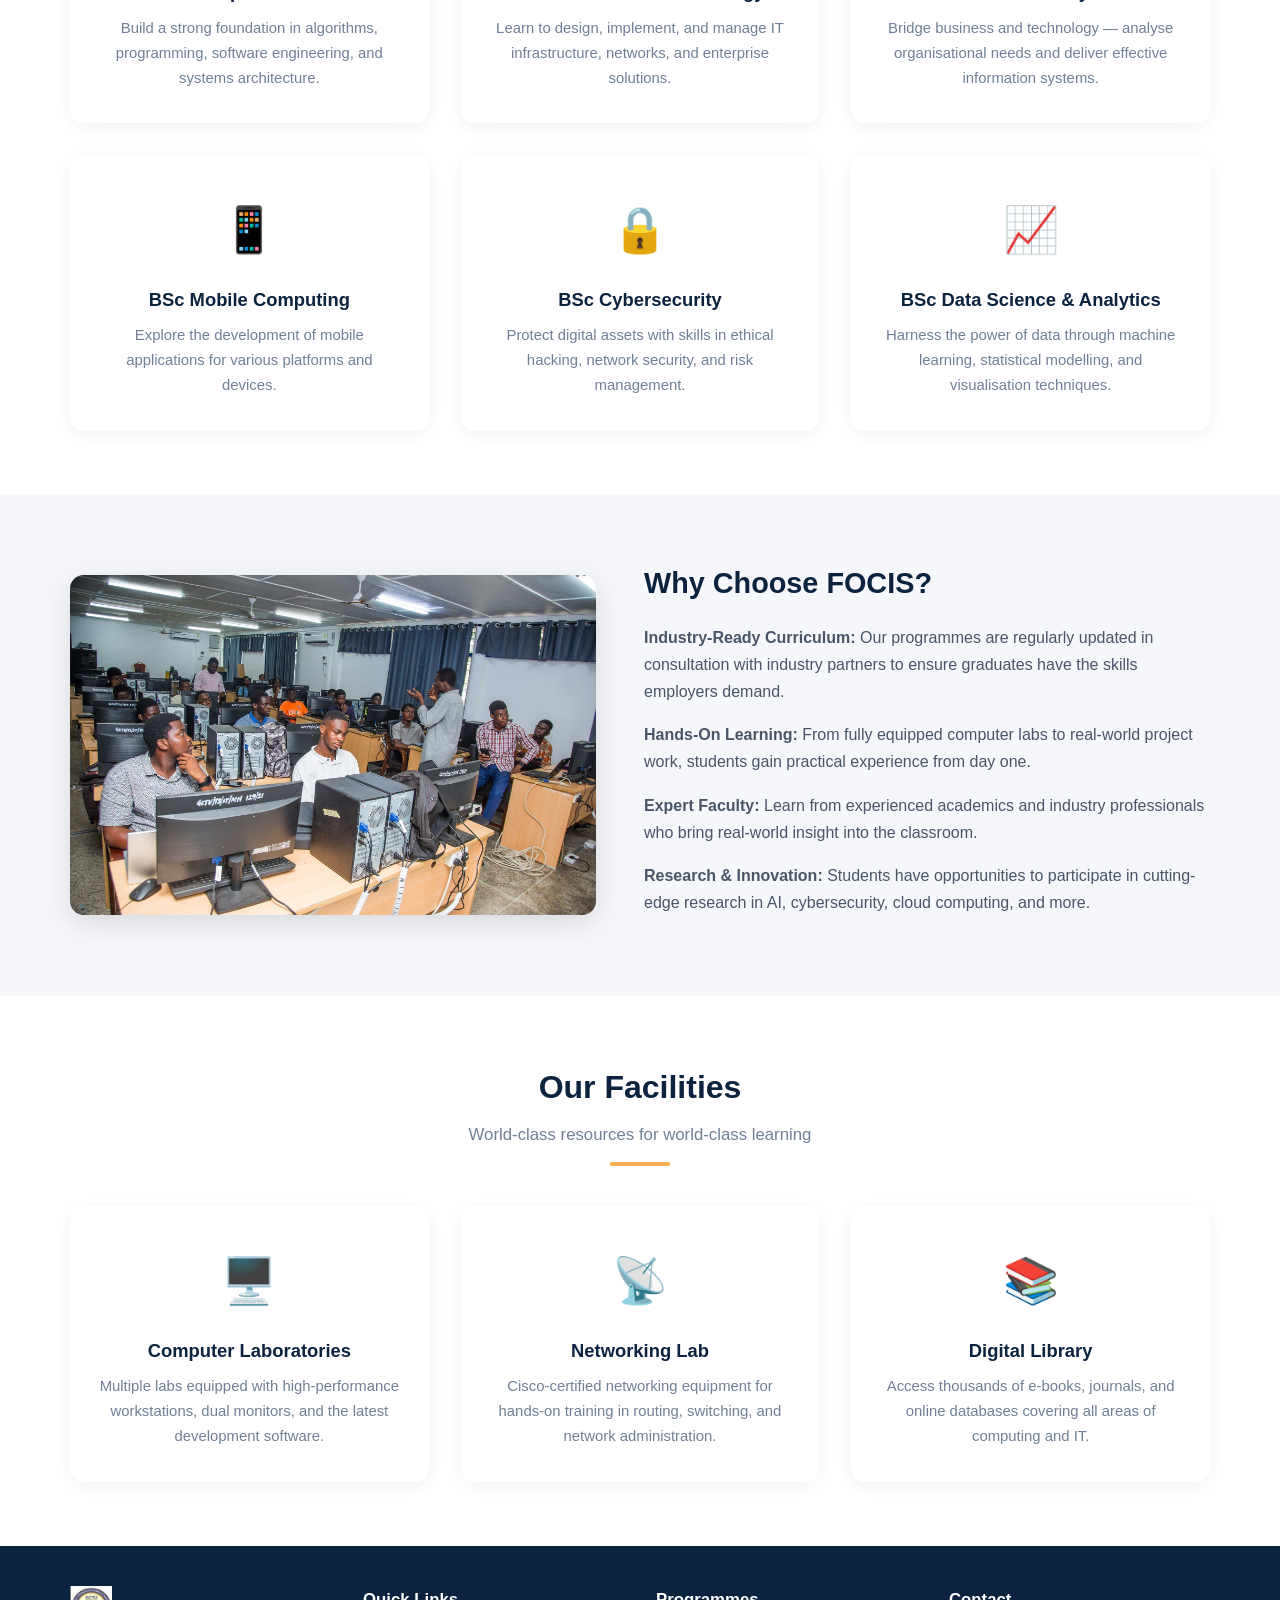
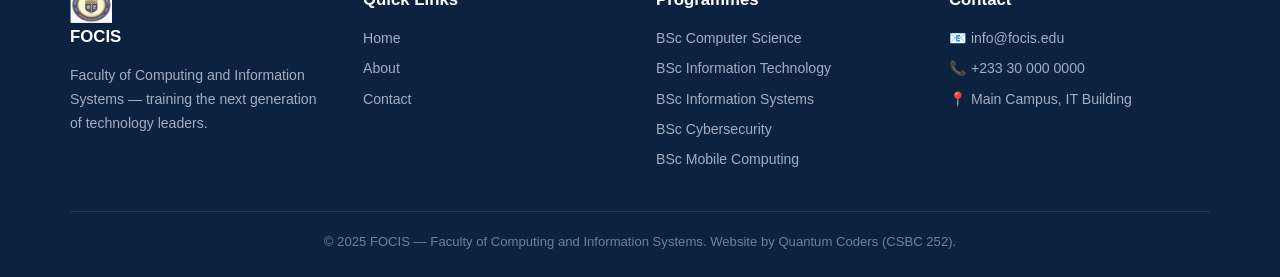
==== commit 5bae44cc: "Changes in programmes" ====
--- a/index.html
+++ b/index.html
@@ -115,18 +115,18 @@
           <p>Bridge business and technology — analyse organisational needs and deliver effective information systems.</p>
         </div>
         <div class="card">
-          <div class="icon">☁️</div>
-          <h3>Cloud Computing</h3>
-          <p>Master cloud platforms, virtualisation, and scalable architectures for modern enterprise environments.</p>
+          <div class="icon">📱</div>
+          <h3> BSc Mobile Computing</h3>
+          <p>Explore the development of mobile applications for various platforms and devices.</p>
         </div>
         <div class="card">
           <div class="icon">🔒</div>
-          <h3>Cybersecurity</h3>
+          <h3>BSc Cybersecurity</h3>
           <p>Protect digital assets with skills in ethical hacking, network security, and risk management.</p>
         </div>
         <div class="card">
           <div class="icon">📈</div>
-          <h3>Data Science &amp; Analytics</h3>
+          <h3>BSc Data Science &amp; Analytics</h3>
           <p>Harness the power of data through machine learning, statistical modelling, and visualisation techniques.</p>
         </div>
       </div>
@@ -197,10 +197,11 @@
         </div>
         <div class="footer-col">
           <h4>Programmes</h4>
-          <p>Computer Science</p>
-          <p>Information Technology</p>
-          <p>Information Systems</p>
-          <p>Cloud Computing</p>
+          <p>BSc Computer Science</p>
+          <p>BSc Information Technology</p>
+          <p>BSc Information Systems</p>
+          <p>BSc Cybersecurity</p>
+          <p>BSc Mobile Computing</p>
         </div>
         <div class="footer-col">
           <h4>Contact</h4>
